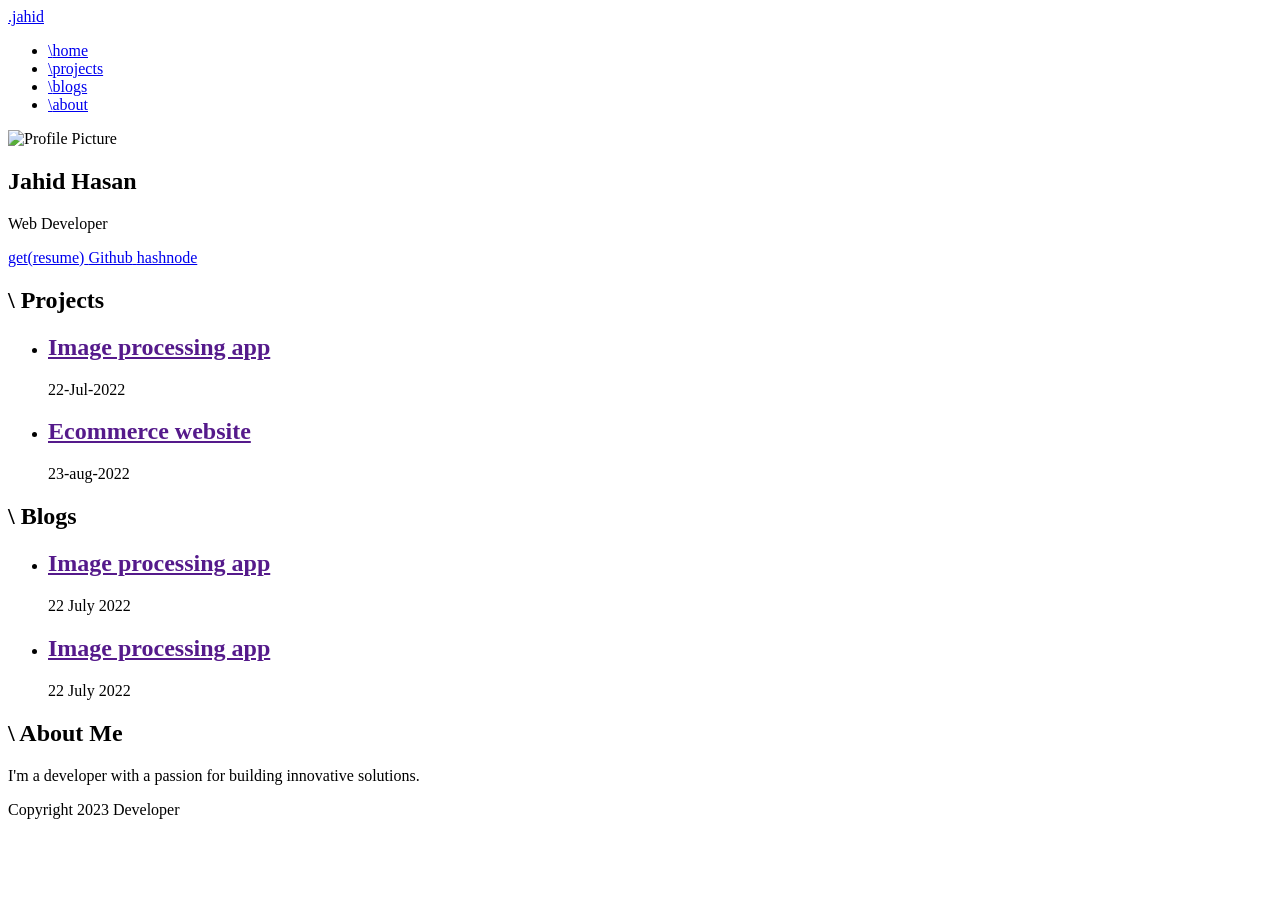
==== index.html @ 0664a311 "Update index.html" ====
<!DOCTYPE html>
<html lang="en">
<head>
  <meta charset="UTF-8">
  <meta name="viewport" content="width=device-width, initial-scale=1.0">
  <title>Developer Personal Website</title>
  <link rel="stylesheet" href="https://cdn.jsdelivr.net/npm/tailwindcss@2.2.19/dist/tailwind.min.css">
  <script src="https://kit.fontawesome.com/b76ff54ceb.js" crossorigin="anonymous"></script>
</head>
<body class="font-mono" >
  <header class="bg-gray-900 text-white py-4">
    <nav class="container px-2 mx-auto flex justify-between items-end font-mono" >
      <a href="/" class="text-3xl fon font-bold">.jahid</a>
      <ul class="flex items-center gap-2">
        <li>
          <a href="#home" class="text-lg hover:text-gray-300"><span class="opacity-40">\</span>home
          </a>
        </li>
        <li>
            <a href="#projects" class="text-lg hover:text-gray-300"><span class="opacity-40">\</span>projects</a>
          </li>
        <li>
          <a href="#blogs" class="text-lg hover:text-gray-300"><span class="opacity-40">\</span>blogs</a>
        </li>
        <li>
          <a href="#about" class="text-lg hover:text-gray-300"><span class="opacity-40">\</span>about</a>
        </li>
      </ul>
    </nav>
  </header>
  <main>
    <section id="home" class="bg-white py-12">
      <div class="container mx-auto p-4">
        <div class="flex flex-col items-center">
          <img src="https://picsum.photos/200/300" alt="Profile Picture" class="w-32 h-32 rounded-full mb-4">
          <h1 class="text-4xl font-sans font-bold mb-2">Jahid Hasan</h1>
          <p class="text-lg mb-4">Web Developer</p>
          <div class="flex items-center mb-4">
            <a href="#" class="border font-bold hover:opacity-50 px-2 py-1">
              <span class="text-green-400">get</span><span class="text-blue-500">(</span><span class="text-indigo-600">resume</span><span class="text-blue-500">)</span>
            </a>
            <a href="https://github.com" class="border font-bold px-2 py-1 hover:opacity-50">
                <i class="fa-brands fa-square-github"></i>
                <span>Github</span>
            </a>
            <a href="https://hashnode.com" class="border font-bold px-2 py-1 hover:opacity-50">
              <i class="fa-brands fa-hashnode text-blue-600"></i>
              <span>hashnode</span>
            </a>
          </div>
        </div>
      </div>
    </section>
    <section id="projects" class="bg-gray-100 py-12">
      <div class="container mx-auto p-4">
        <h1 class="text-2xl font-bold mb-4 font-sans"><span class="opacity-40">\</span> Projects</h1>
        <ul class="list-disc">
            <li class="ml-10 mb-4 border rounded p-2">
                <a href="" class="hover:text-purple-600">
                    <h2 class="text-purple-600 hover:text-purple-400 text-lg font-bold">Image processing app</h2>
                </a>
                <p class="text-md">22-Jul-2022</p>
            </li>
            <li class="ml-10 mb-4">
                <a href="" class="hover:underline underline-offset-8">
                    <h2 class="text-xl font-bold">Ecommerce website</h2>
                </a>
                <p class="text-md">23-aug-2022</p>
            </li>
        </ul>
      </div>
    </section>
    <section id="blogs" class="bg-white py-12">
      <div class="container mx-auto p-4">
        <h1 class="text-3xl font-bold mb-4">\ Blogs</h1>
        <ul class="list-disc">
            <li class="ml-10 mb-4">
                <a href="" class="hover:underline underline-offset-8">
                    <h2 class="text-xl font-bold">Image processing app</h2>
                </a>
                <p class="text-lg">22 July 2022</p>
              </li>
              <li class="ml-10 mb-4">
                <a href="" class="hover:underline underline-offset-8">
                    <h2 class="text-xl font-bold">Image processing app</h2>
                </a>
                <p class="text-lg">22 July 2022</p>
              </li>
        </ul>
      </div>
    </section>
    <section id="about" class="bg-gray-100 py-12">
      <div class="container mx-auto p-4">
        <h1 class="text-3xl font-bold mb-4">\ About Me</h1>
        <p class="text-lg">I'm a developer with a passion for building innovative solutions.</p>
      </div>
    </section>
  </main>
  <footer class="bg-gray-900 text-white py-2 text-center">
    <div class="container mx-auto p-2">
      <p class="text-lg">Copyright 2023 Developer</p>
    </div>
  </footer>

  <!-- <script>
    const screenWidth = window.innerWidth;
    alert('Screen width: ' + screenWidth);
  </script> -->
</body>
</html>
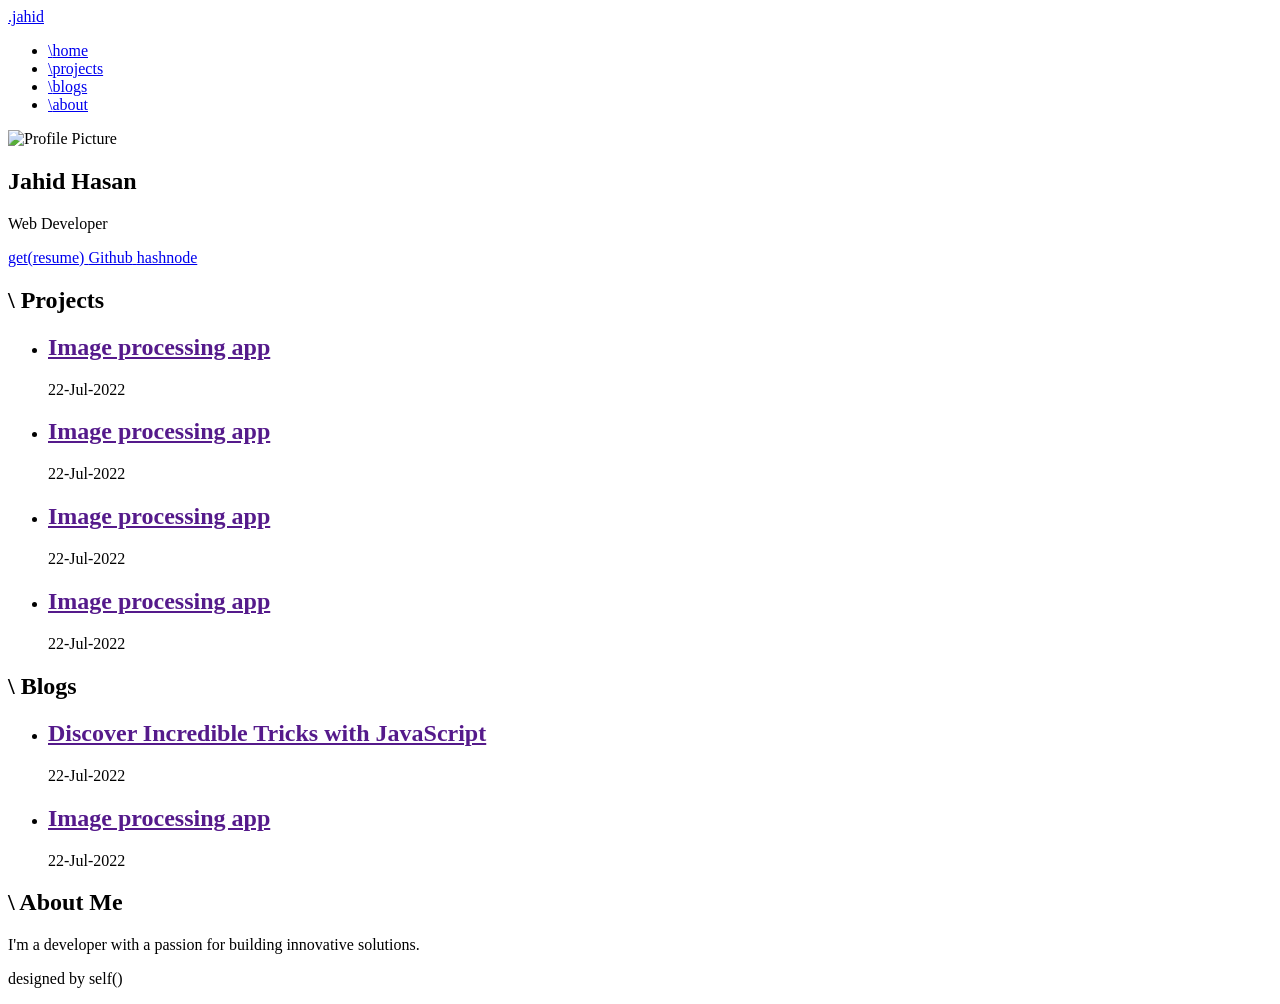
==== commit 4af2e0ba: "Update index.html" ====
--- a/index.html
+++ b/index.html
@@ -57,48 +57,60 @@
         <ul class="list-disc">
             <li class="ml-10 mb-4 border rounded p-2">
                 <a href="" class="hover:text-purple-600">
-                    <h2 class="text-purple-600 hover:text-purple-400 text-lg font-bold">Image processing app</h2>
+                    <h2 class="hover:text-purple-600 text-lg font-bold">Image processing app</h2>
                 </a>
                 <p class="text-md">22-Jul-2022</p>
             </li>
-            <li class="ml-10 mb-4">
-                <a href="" class="hover:underline underline-offset-8">
-                    <h2 class="text-xl font-bold">Ecommerce website</h2>
+            <li class="ml-10 mb-4 border rounded p-2">
+                <a href="" class="hover:text-purple-600">
+                    <h2 class="hover:text-purple-600 text-lg font-bold">Image processing app</h2>
                 </a>
-                <p class="text-md">23-aug-2022</p>
+                <p class="text-md">22-Jul-2022</p>
+            </li>
+            <li class="ml-10 mb-4 border rounded p-2">
+                <a href="" class="hover:text-purple-600">
+                    <h2 class="hover:text-purple-600 text-lg font-bold">Image processing app</h2>
+                </a>
+                <p class="text-md">22-Jul-2022</p>
+            </li>
+            <li class="ml-10 mb-4 border rounded p-2">
+                <a href="" class="hover:text-purple-600">
+                    <h2 class="hover:text-purple-600 text-lg font-bold">Image processing app</h2>
+                </a>
+                <p class="text-md">22-Jul-2022</p>
             </li>
         </ul>
       </div>
     </section>
     <section id="blogs" class="bg-white py-12">
       <div class="container mx-auto p-4">
-        <h1 class="text-3xl font-bold mb-4">\ Blogs</h1>
+        <h1 class="text-2xl font-bold font-sans mb-4"><span class="opacity-40">\</span> Blogs</h1>
         <ul class="list-disc">
             <li class="ml-10 mb-4">
-                <a href="" class="hover:underline underline-offset-8">
-                    <h2 class="text-xl font-bold">Image processing app</h2>
+                <a href="" class="hover:text-blue-600">
+                    <h2 class="text-lg font-bold">Discover Incredible Tricks with JavaScript</h2>
                 </a>
-                <p class="text-lg">22 July 2022</p>
+                <p class="text-md">22-Jul-2022</p>
               </li>
               <li class="ml-10 mb-4">
-                <a href="" class="hover:underline underline-offset-8">
-                    <h2 class="text-xl font-bold">Image processing app</h2>
+                <a href="" class="hover:text-blue-600">
+                    <h2 class="text-lg font-bold">Image processing app</h2>
                 </a>
-                <p class="text-lg">22 July 2022</p>
+                <p class="text-md">22-Jul-2022</p>
               </li>
         </ul>
       </div>
     </section>
     <section id="about" class="bg-gray-100 py-12">
       <div class="container mx-auto p-4">
-        <h1 class="text-3xl font-bold mb-4">\ About Me</h1>
+        <h1 class="text-2xl font-bold font-sans mb-4"><span class="opacity-40">\</span> About Me</h1>
         <p class="text-lg">I'm a developer with a passion for building innovative solutions.</p>
       </div>
     </section>
   </main>
   <footer class="bg-gray-900 text-white py-2 text-center">
     <div class="container mx-auto p-2">
-      <p class="text-lg">Copyright 2023 Developer</p>
+      <p class="text-sm">designed by self()</p>
     </div>
   </footer>
 
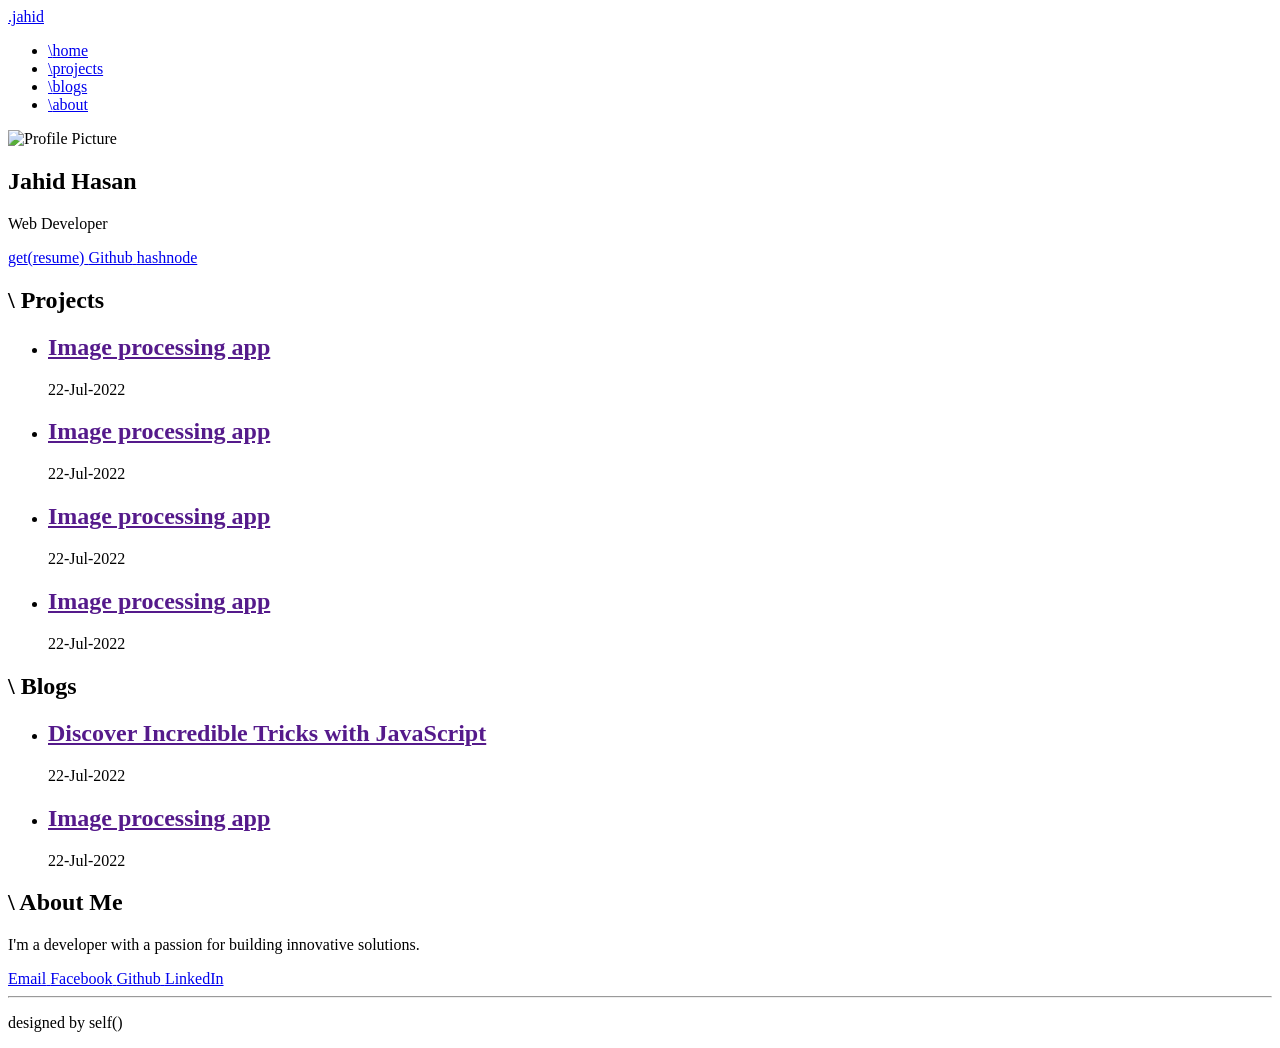
==== commit 94831479: "Update index.html" ====
--- a/index.html
+++ b/index.html
@@ -36,17 +36,17 @@
           <h1 class="text-4xl font-sans font-bold mb-2">Jahid Hasan</h1>
           <p class="text-lg mb-4">Web Developer</p>
           <div class="flex items-center mb-4">
-            <a href="#" class="border font-bold hover:opacity-50 px-2 py-1">
-              <span class="text-green-400">get</span><span class="text-blue-500">(</span><span class="text-indigo-600">resume</span><span class="text-blue-500">)</span>
-            </a>
-            <a href="https://github.com" class="border font-bold px-2 py-1 hover:opacity-50">
-                <i class="fa-brands fa-square-github"></i>
-                <span>Github</span>
-            </a>
-            <a href="https://hashnode.com" class="border font-bold px-2 py-1 hover:opacity-50">
-              <i class="fa-brands fa-hashnode text-blue-600"></i>
-              <span>hashnode</span>
-            </a>
+              <a href="#" class="border font-bold hover:opacity-50 px-2 py-1">
+                <span class="text-green-400">get</span><span class="text-blue-500">(</span><span class="text-indigo-600">resume</span><span class="text-blue-500">)</span>
+              </a>
+              <a href="https://github.com" class="border font-bold px-2 py-1 hover:opacity-50">
+                  <i class="fa-brands fa-square-github"></i>
+                  <span>Github</span>
+              </a>
+              <a href="https://hashnode.com" class="border font-bold px-2 py-1 hover:opacity-50">
+                <i class="fa-brands fa-hashnode text-blue-600"></i>
+                <span>hashnode</span>
+              </a>
           </div>
         </div>
       </div>
@@ -55,7 +55,7 @@
       <div class="container mx-auto p-4">
         <h1 class="text-2xl font-bold mb-4 font-sans"><span class="opacity-40">\</span> Projects</h1>
         <ul class="list-disc">
-            <li class="ml-10 mb-4 border rounded p-2">
+            <li class="ml-10 mb-4 border rounded p-2 bg-white">
                 <a href="" class="hover:text-purple-600">
                     <h2 class="hover:text-purple-600 text-lg font-bold">Image processing app</h2>
                 </a>
@@ -110,7 +110,26 @@
   </main>
   <footer class="bg-gray-900 text-white py-2 text-center">
     <div class="container mx-auto p-2">
-      <p class="text-sm">designed by self()</p>
+      <div class="flex justify-center mx-auto">
+        <a href="mailto:jahidorjahid@gmail.com" title="Contact Me" class="opacity-50 px-2 py-1">
+          <i class="fa-regular fa-envelope-open text-purple-600"></i>
+          <span>Email</span>
+        </a>
+        <a href="https://facebook.com/jahidorjahid" title="Follow Me on Facebook" class="px-2 py-1 opacity-50">
+          <i class="fa-brands fa-square-facebook text-mute text-blue-500"></i>
+          <span>Facebook</span>
+          </a>
+        <a href="https://github.com/jahidorjahid" title="Follow Me on Github" class="px-2 py-1 opacity-50">
+            <i class="fa-brands fa-square-github text-purple-600"></i>
+            <span>Github</span>
+        </a>
+        <a href="https://linkedin.com/jahidorjahid" title="Follow Me on LinkedIn" class="px-2 py-1 opacity-50">
+          <i class="fa-brands fa-linkedin text-blue-600"></i>
+          <span>LinkedIn</span>
+        </a>
+      </div>
+      <hr class="w-4/5 opacity-50 my-2 mx-auto">
+      <p class="text-md">designed by self()</p>
     </div>
   </footer>
 
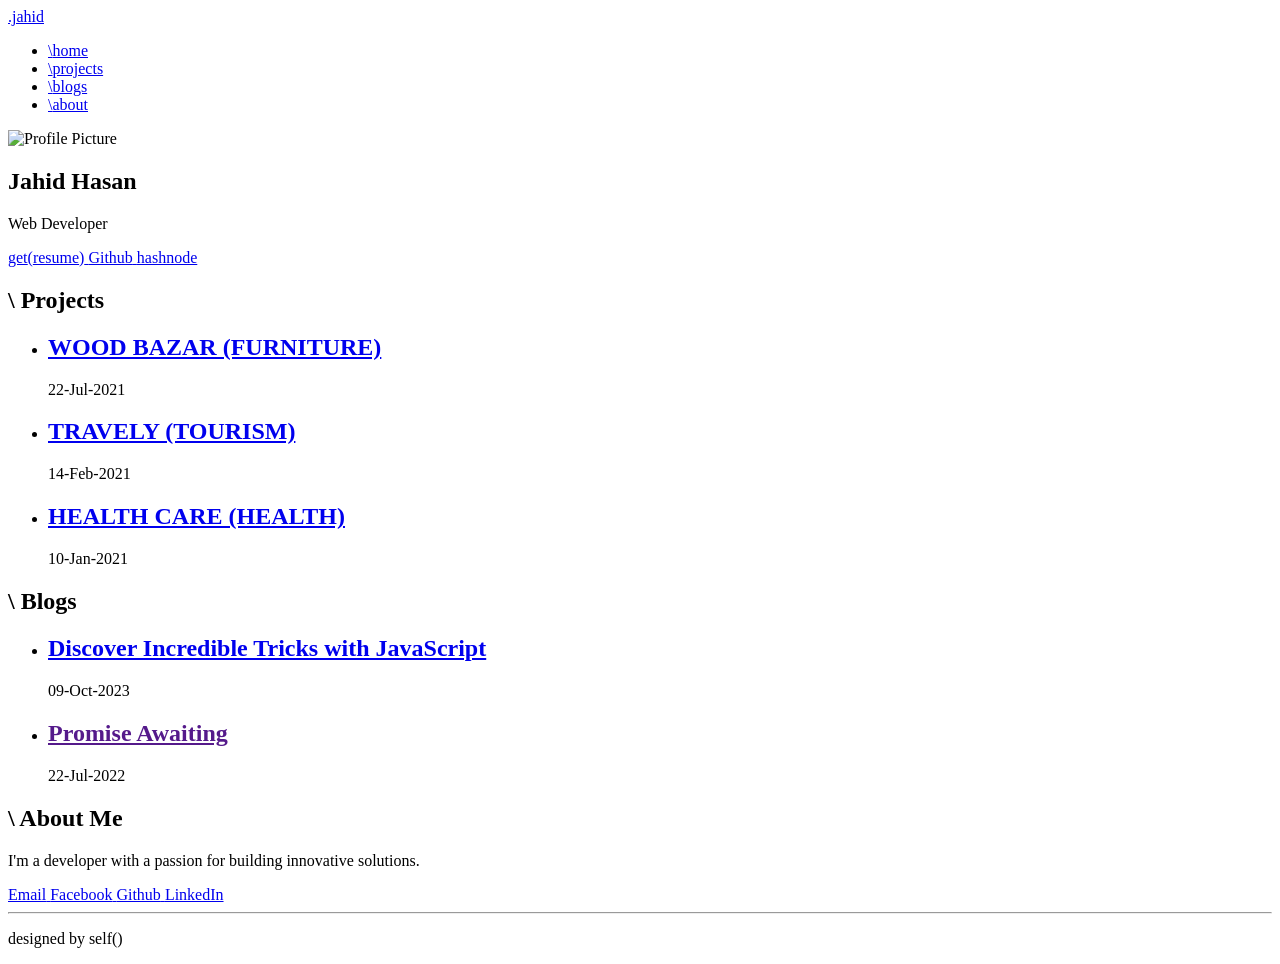
==== commit 633cef6e: "Update index.html" ====
--- a/index.html
+++ b/index.html
@@ -10,7 +10,7 @@
 <body class="font-mono" >
   <header class="bg-gray-900 text-white py-4">
     <nav class="container px-2 mx-auto flex justify-between items-end font-mono" >
-      <a href="/" class="text-3xl fon font-bold">.jahid</a>
+      <a href="/jahid-hasan" class="text-3xl fon font-bold">.jahid</a>
       <ul class="flex items-center gap-2">
         <li>
           <a href="#home" class="text-lg hover:text-gray-300"><span class="opacity-40">\</span>home
@@ -36,14 +36,14 @@
           <h1 class="text-4xl font-sans font-bold mb-2">Jahid Hasan</h1>
           <p class="text-lg mb-4">Web Developer</p>
           <div class="flex items-center mb-4">
-              <a href="#" class="border font-bold hover:opacity-50 px-2 py-1">
+              <a href="/jahid-hasan/media/jahid-hasan-resume.pdf" class="border font-bold hover:opacity-50 px-2 py-1">
                 <span class="text-green-400">get</span><span class="text-blue-500">(</span><span class="text-indigo-600">resume</span><span class="text-blue-500">)</span>
               </a>
-              <a href="https://github.com" class="border font-bold px-2 py-1 hover:opacity-50">
+              <a href="https://github.com/jahidorjahid" class="border font-bold px-2 py-1 hover:opacity-50">
                   <i class="fa-brands fa-square-github"></i>
                   <span>Github</span>
               </a>
-              <a href="https://hashnode.com" class="border font-bold px-2 py-1 hover:opacity-50">
+              <a href="https://hashnode.com/@jahidhasan" class="border font-bold px-2 py-1 hover:opacity-50">
                 <i class="fa-brands fa-hashnode text-blue-600"></i>
                 <span>hashnode</span>
               </a>
@@ -55,29 +55,23 @@
       <div class="container mx-auto p-4">
         <h1 class="text-2xl font-bold mb-4 font-sans"><span class="opacity-40">\</span> Projects</h1>
         <ul class="list-disc">
-            <li class="ml-10 mb-4 border rounded p-2 bg-white">
-                <a href="" class="hover:text-purple-600">
-                    <h2 class="hover:text-purple-600 text-lg font-bold">Image processing app</h2>
+            <li class="ml-10 mb-4 p-2">
+                <a href="https://github.com/jahidorjahid/wood-bazar-client-side" class="hover:text-purple-600">
+                    <h2 class="hover:text-purple-600 text-lg font-bold">WOOD BAZAR (FURNITURE)</h2>
                 </a>
-                <p class="text-md">22-Jul-2022</p>
+                <p class="text-md">22-Jul-2021</p>
             </li>
-            <li class="ml-10 mb-4 border rounded p-2">
-                <a href="" class="hover:text-purple-600">
-                    <h2 class="hover:text-purple-600 text-lg font-bold">Image processing app</h2>
+            <li class="ml-10 mb-4 p-2">
+                <a href="https://github.com/jahidorjahid/travely-client-side" class="hover:text-purple-600">
+                    <h2 class="hover:text-purple-600 text-lg font-bold">TRAVELY (TOURISM)</h2>
                 </a>
-                <p class="text-md">22-Jul-2022</p>
+                <p class="text-md">14-Feb-2021</p>
             </li>
-            <li class="ml-10 mb-4 border rounded p-2">
-                <a href="" class="hover:text-purple-600">
-                    <h2 class="hover:text-purple-600 text-lg font-bold">Image processing app</h2>
+            <li class="ml-10 mb-4 p-2">
+                <a href="https://github.com/jahidorjahid/health-care-client-side" class="hover:text-purple-600">
+                    <h2 class="hover:text-purple-600 text-lg font-bold">HEALTH CARE (HEALTH)</h2>
                 </a>
-                <p class="text-md">22-Jul-2022</p>
-            </li>
-            <li class="ml-10 mb-4 border rounded p-2">
-                <a href="" class="hover:text-purple-600">
-                    <h2 class="hover:text-purple-600 text-lg font-bold">Image processing app</h2>
-                </a>
-                <p class="text-md">22-Jul-2022</p>
+                <p class="text-md">10-Jan-2021</p>
             </li>
         </ul>
       </div>
@@ -87,14 +81,14 @@
         <h1 class="text-2xl font-bold font-sans mb-4"><span class="opacity-40">\</span> Blogs</h1>
         <ul class="list-disc">
             <li class="ml-10 mb-4">
-                <a href="" class="hover:text-blue-600">
+                <a href="https://jahidhasan.hashnode.dev/discover-incredible-tricks-with-javascript" class="hover:text-blue-600">
                     <h2 class="text-lg font-bold">Discover Incredible Tricks with JavaScript</h2>
                 </a>
-                <p class="text-md">22-Jul-2022</p>
+                <p class="text-md">09-Oct-2023</p>
               </li>
               <li class="ml-10 mb-4">
                 <a href="" class="hover:text-blue-600">
-                    <h2 class="text-lg font-bold">Image processing app</h2>
+                    <h2 class="text-lg font-bold">Promise Awaiting</h2>
                 </a>
                 <p class="text-md">22-Jul-2022</p>
               </li>
@@ -123,7 +117,7 @@
             <i class="fa-brands fa-square-github text-purple-600"></i>
             <span>Github</span>
         </a>
-        <a href="https://linkedin.com/jahidorjahid" title="Follow Me on LinkedIn" class="px-2 py-1 opacity-50">
+        <a href="https://linkedin.com/in/jahidorjahid" title="Follow Me on LinkedIn" class="px-2 py-1 opacity-50">
           <i class="fa-brands fa-linkedin text-blue-600"></i>
           <span>LinkedIn</span>
         </a>
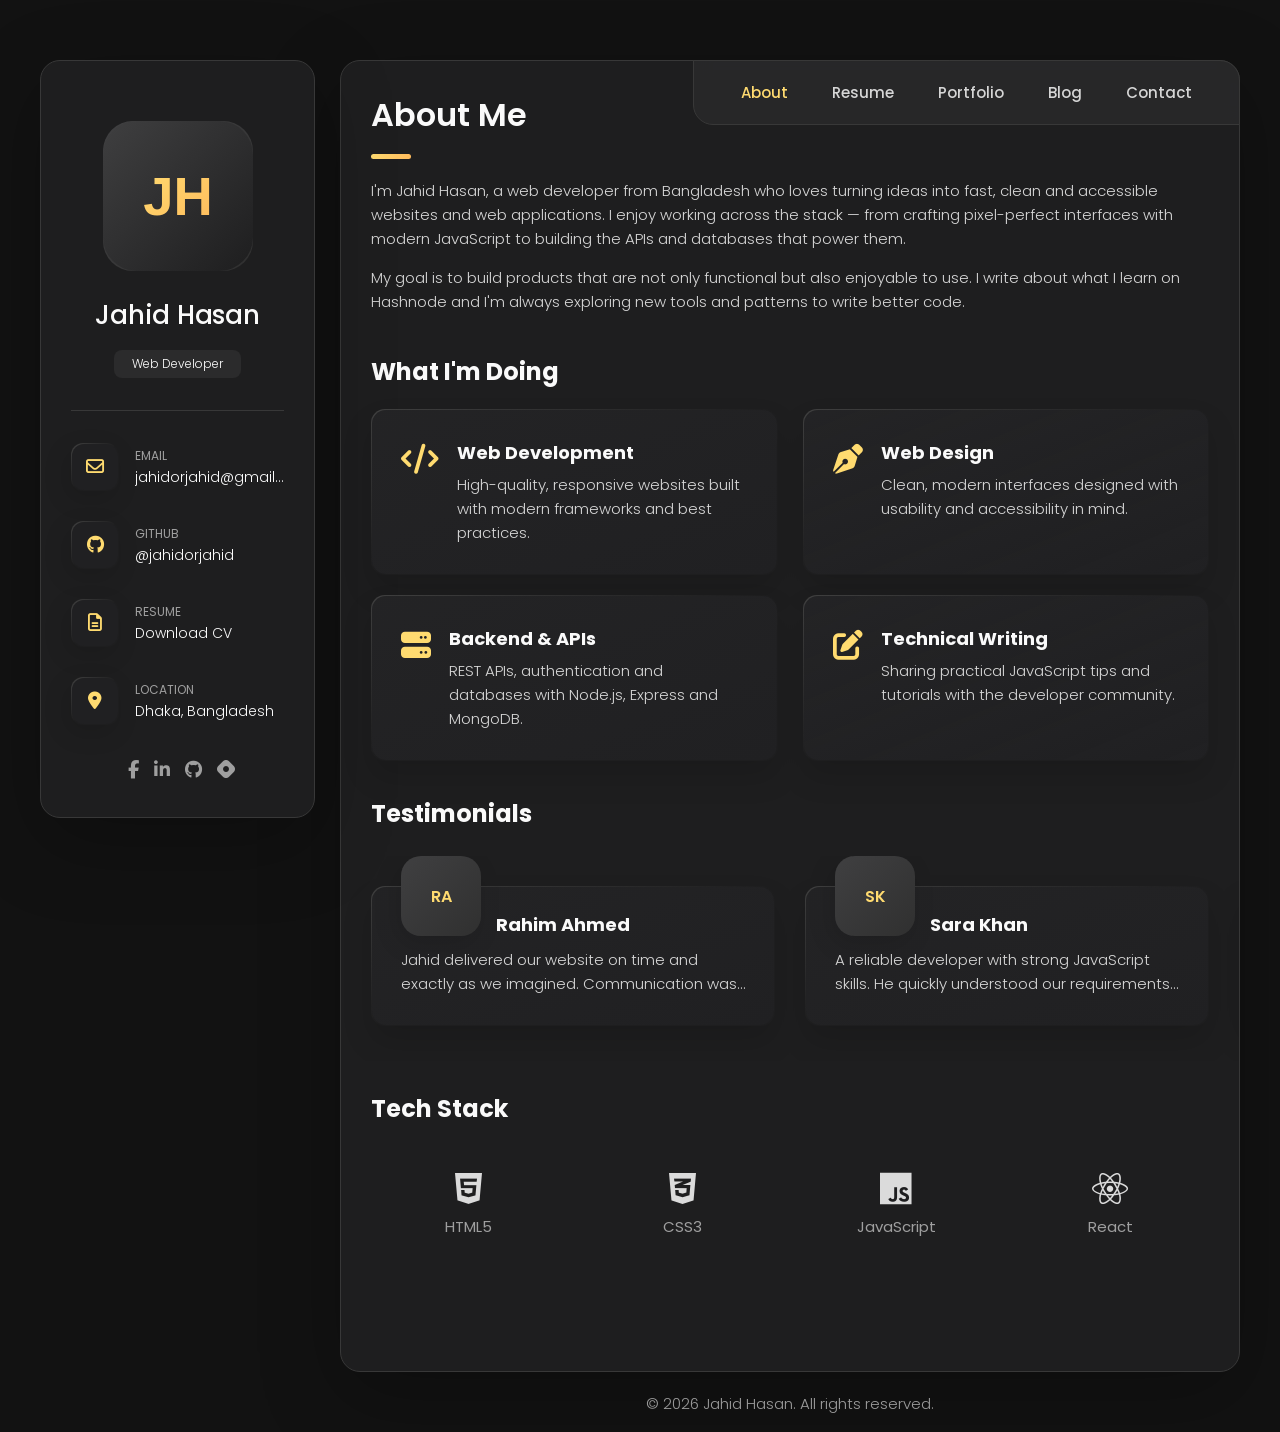
==== commit 89279b4a: "Rebuild portfolio as a vCard-style personal website Dark single-page vCard layout with a sticky prof" ====
--- a/index.html
+++ b/index.html
@@ -3,133 +3,434 @@
 <head>
   <meta charset="UTF-8">
   <meta name="viewport" content="width=device-width, initial-scale=1.0">
-  <title>Developer Personal Website</title>
-  <link rel="stylesheet" href="https://cdn.jsdelivr.net/npm/tailwindcss@2.2.19/dist/tailwind.min.css">
-  <script src="https://kit.fontawesome.com/b76ff54ceb.js" crossorigin="anonymous"></script>
+  <title>Jahid Hasan — Web Developer</title>
+  <meta name="description" content="Jahid Hasan — Web Developer. Portfolio, resume, projects, blog and contact.">
+  <link rel="icon" href="assets/images/avatar.svg" type="image/svg+xml">
+
+  <link rel="preconnect" href="https://fonts.googleapis.com">
+  <link rel="preconnect" href="https://fonts.gstatic.com" crossorigin>
+  <link href="https://fonts.googleapis.com/css2?family=Poppins:wght@300;400;500;600&display=swap" rel="stylesheet">
+  <link rel="stylesheet" href="https://cdnjs.cloudflare.com/ajax/libs/font-awesome/6.5.1/css/all.min.css">
+  <link rel="stylesheet" href="assets/css/style.css">
 </head>
-<body class="font-mono" >
-  <header class="bg-gray-900 text-white py-4">
-    <nav class="container px-2 mx-auto flex justify-between items-end font-mono" >
-      <a href="/jahid-hasan" class="text-3xl fon font-bold">.jahid</a>
-      <ul class="flex items-center gap-2">
-        <li>
-          <a href="#home" class="text-lg hover:text-gray-300"><span class="opacity-40">\</span>home
-          </a>
-        </li>
-        <li>
-            <a href="#projects" class="text-lg hover:text-gray-300"><span class="opacity-40">\</span>projects</a>
+
+<body>
+  <main>
+
+    <!-- ==================== SIDEBAR ==================== -->
+    <aside class="sidebar" data-sidebar>
+      <div class="sidebar-info">
+        <figure class="avatar-box">
+          <img src="assets/images/avatar.svg" alt="Jahid Hasan" width="80">
+        </figure>
+
+        <div class="info-content">
+          <h1 class="name" title="Jahid Hasan">Jahid Hasan</h1>
+          <p class="title">Web Developer</p>
+        </div>
+
+        <button class="info_more-btn" data-sidebar-btn>
+          <span>Show Contacts</span>
+          <i class="fa-solid fa-chevron-down"></i>
+        </button>
+      </div>
+
+      <div class="sidebar-info_more">
+        <div class="separator"></div>
+
+        <ul class="contacts-list">
+          <li class="contact-item">
+            <div class="icon-box"><i class="fa-regular fa-envelope"></i></div>
+            <div class="contact-info">
+              <p class="contact-title">Email</p>
+              <a href="mailto:jahidorjahid@gmail.com" class="contact-link">jahidorjahid@gmail.com</a>
+            </div>
           </li>
-        <li>
-          <a href="#blogs" class="text-lg hover:text-gray-300"><span class="opacity-40">\</span>blogs</a>
-        </li>
-        <li>
-          <a href="#about" class="text-lg hover:text-gray-300"><span class="opacity-40">\</span>about</a>
-        </li>
-      </ul>
-    </nav>
-  </header>
-  <main>
-    <section id="home" class="bg-white py-12">
-      <div class="container mx-auto p-4">
-        <div class="flex flex-col items-center">
-          <img src="https://picsum.photos/200/300" alt="Profile Picture" class="w-32 h-32 rounded-full mb-4">
-          <h1 class="text-4xl font-sans font-bold mb-2">Jahid Hasan</h1>
-          <p class="text-lg mb-4">Web Developer</p>
-          <div class="flex items-center mb-4">
-              <a href="/jahid-hasan/media/jahid-hasan-resume.pdf" class="border font-bold hover:opacity-50 px-2 py-1">
-                <span class="text-green-400">get</span><span class="text-blue-500">(</span><span class="text-indigo-600">resume</span><span class="text-blue-500">)</span>
-              </a>
-              <a href="https://github.com/jahidorjahid" class="border font-bold px-2 py-1 hover:opacity-50">
-                  <i class="fa-brands fa-square-github"></i>
-                  <span>Github</span>
-              </a>
-              <a href="https://hashnode.com/@jahidhasan" class="border font-bold px-2 py-1 hover:opacity-50">
-                <i class="fa-brands fa-hashnode text-blue-600"></i>
-                <span>hashnode</span>
-              </a>
-          </div>
-        </div>
-      </div>
-    </section>
-    <section id="projects" class="bg-gray-100 py-12">
-      <div class="container mx-auto p-4">
-        <h1 class="text-2xl font-bold mb-4 font-sans"><span class="opacity-40">\</span> Projects</h1>
-        <ul class="list-disc">
-            <li class="ml-10 mb-4 p-2">
-                <a href="https://github.com/jahidorjahid/wood-bazar-client-side" class="hover:text-purple-600">
-                    <h2 class="hover:text-purple-600 text-lg font-bold">WOOD BAZAR (FURNITURE)</h2>
-                </a>
-                <p class="text-md">22-Jul-2021</p>
-            </li>
-            <li class="ml-10 mb-4 p-2">
-                <a href="https://github.com/jahidorjahid/travely-client-side" class="hover:text-purple-600">
-                    <h2 class="hover:text-purple-600 text-lg font-bold">TRAVELY (TOURISM)</h2>
-                </a>
-                <p class="text-md">14-Feb-2021</p>
-            </li>
-            <li class="ml-10 mb-4 p-2">
-                <a href="https://github.com/jahidorjahid/health-care-client-side" class="hover:text-purple-600">
-                    <h2 class="hover:text-purple-600 text-lg font-bold">HEALTH CARE (HEALTH)</h2>
-                </a>
-                <p class="text-md">10-Jan-2021</p>
-            </li>
+          <li class="contact-item">
+            <div class="icon-box"><i class="fa-brands fa-github"></i></div>
+            <div class="contact-info">
+              <p class="contact-title">Github</p>
+              <a href="https://github.com/jahidorjahid" class="contact-link" target="_blank" rel="noopener">@jahidorjahid</a>
+            </div>
+          </li>
+          <li class="contact-item">
+            <div class="icon-box"><i class="fa-regular fa-file-lines"></i></div>
+            <div class="contact-info">
+              <p class="contact-title">Resume</p>
+              <a href="media/jahid-hasan-resume.pdf" class="contact-link" target="_blank" rel="noopener">Download CV</a>
+            </div>
+          </li>
+          <li class="contact-item">
+            <div class="icon-box"><i class="fa-solid fa-location-dot"></i></div>
+            <div class="contact-info">
+              <p class="contact-title">Location</p>
+              <address>Dhaka, Bangladesh</address>
+            </div>
+          </li>
+        </ul>
+
+        <div class="separator"></div>
+
+        <ul class="social-list">
+          <li><a href="https://facebook.com/jahidorjahid" class="social-link" target="_blank" rel="noopener" aria-label="Facebook"><i class="fa-brands fa-facebook-f"></i></a></li>
+          <li><a href="https://linkedin.com/in/jahidorjahid" class="social-link" target="_blank" rel="noopener" aria-label="LinkedIn"><i class="fa-brands fa-linkedin-in"></i></a></li>
+          <li><a href="https://github.com/jahidorjahid" class="social-link" target="_blank" rel="noopener" aria-label="Github"><i class="fa-brands fa-github"></i></a></li>
+          <li><a href="https://hashnode.com/@jahidhasan" class="social-link" target="_blank" rel="noopener" aria-label="Hashnode"><i class="fa-brands fa-hashnode"></i></a></li>
         </ul>
       </div>
-    </section>
-    <section id="blogs" class="bg-white py-12">
-      <div class="container mx-auto p-4">
-        <h1 class="text-2xl font-bold font-sans mb-4"><span class="opacity-40">\</span> Blogs</h1>
-        <ul class="list-disc">
-            <li class="ml-10 mb-4">
-                <a href="https://jahidhasan.hashnode.dev/discover-incredible-tricks-with-javascript" class="hover:text-blue-600">
-                    <h2 class="text-lg font-bold">Discover Incredible Tricks with JavaScript</h2>
-                </a>
-                <p class="text-md">09-Oct-2023</p>
-              </li>
-              <li class="ml-10 mb-4">
-                <a href="" class="hover:text-blue-600">
-                    <h2 class="text-lg font-bold">Promise Awaiting</h2>
-                </a>
-                <p class="text-md">22-Jul-2022</p>
-              </li>
+    </aside>
+
+    <!-- ==================== MAIN CONTENT ==================== -->
+    <div class="main-content">
+
+      <nav class="navbar">
+        <ul class="navbar-list">
+          <li class="navbar-item"><button class="navbar-link active" data-nav-link>About</button></li>
+          <li class="navbar-item"><button class="navbar-link" data-nav-link>Resume</button></li>
+          <li class="navbar-item"><button class="navbar-link" data-nav-link>Portfolio</button></li>
+          <li class="navbar-item"><button class="navbar-link" data-nav-link>Blog</button></li>
+          <li class="navbar-item"><button class="navbar-link" data-nav-link>Contact</button></li>
         </ul>
-      </div>
-    </section>
-    <section id="about" class="bg-gray-100 py-12">
-      <div class="container mx-auto p-4">
-        <h1 class="text-2xl font-bold font-sans mb-4"><span class="opacity-40">\</span> About Me</h1>
-        <p class="text-lg">I'm a developer with a passion for building innovative solutions.</p>
-      </div>
-    </section>
+      </nav>
+
+      <!-- ===== ABOUT ===== -->
+      <article class="about active" data-page="about">
+        <header><h2 class="h2 article-title">About me</h2></header>
+
+        <section class="about-text">
+          <p>
+            I'm Jahid Hasan, a web developer from Bangladesh who loves turning ideas into fast, clean and
+            accessible websites and web applications. I enjoy working across the stack — from crafting
+            pixel-perfect interfaces with modern JavaScript to building the APIs and databases that power them.
+          </p>
+          <p>
+            My goal is to build products that are not only functional but also enjoyable to use. I write about
+            what I learn on Hashnode and I'm always exploring new tools and patterns to write better code.
+          </p>
+        </section>
+
+        <!-- service -->
+        <section class="service">
+          <h3 class="h3 service-title">What I'm doing</h3>
+          <ul class="service-list">
+            <li class="service-item">
+              <div class="service-icon-box"><i class="fa-solid fa-code"></i></div>
+              <div class="service-content-box">
+                <h4 class="h4 service-item-title">Web Development</h4>
+                <p class="service-item-text">High-quality, responsive websites built with modern frameworks and best practices.</p>
+              </div>
+            </li>
+            <li class="service-item">
+              <div class="service-icon-box"><i class="fa-solid fa-pen-nib"></i></div>
+              <div class="service-content-box">
+                <h4 class="h4 service-item-title">Web Design</h4>
+                <p class="service-item-text">Clean, modern interfaces designed with usability and accessibility in mind.</p>
+              </div>
+            </li>
+            <li class="service-item">
+              <div class="service-icon-box"><i class="fa-solid fa-server"></i></div>
+              <div class="service-content-box">
+                <h4 class="h4 service-item-title">Backend &amp; APIs</h4>
+                <p class="service-item-text">REST APIs, authentication and databases with Node.js, Express and MongoDB.</p>
+              </div>
+            </li>
+            <li class="service-item">
+              <div class="service-icon-box"><i class="fa-solid fa-pen-to-square"></i></div>
+              <div class="service-content-box">
+                <h4 class="h4 service-item-title">Technical Writing</h4>
+                <p class="service-item-text">Sharing practical JavaScript tips and tutorials with the developer community.</p>
+              </div>
+            </li>
+          </ul>
+        </section>
+
+        <!-- testimonials -->
+        <section class="testimonials">
+          <h3 class="h3 testimonials-title">Testimonials</h3>
+          <ul class="testimonials-list has-scrollbar">
+            <li class="testimonials-item">
+              <div class="content-card" data-testimonials-item>
+                <figure class="testimonials-avatar-box">
+                  <span class="initials-avatar" data-testimonials-avatar>RA</span>
+                </figure>
+                <h4 class="h4 testimonials-item-title" data-testimonials-title>Rahim Ahmed</h4>
+                <div class="testimonials-text" data-testimonials-text>
+                  <p>Jahid delivered our website on time and exactly as we imagined. Communication was smooth, and he paid close attention to every detail.</p>
+                </div>
+              </div>
+            </li>
+            <li class="testimonials-item">
+              <div class="content-card" data-testimonials-item>
+                <figure class="testimonials-avatar-box">
+                  <span class="initials-avatar" data-testimonials-avatar>SK</span>
+                </figure>
+                <h4 class="h4 testimonials-item-title" data-testimonials-title>Sara Khan</h4>
+                <div class="testimonials-text" data-testimonials-text>
+                  <p>A reliable developer with strong JavaScript skills. He quickly understood our requirements and built a fast, responsive web app.</p>
+                </div>
+              </div>
+            </li>
+            <li class="testimonials-item">
+              <div class="content-card" data-testimonials-item>
+                <figure class="testimonials-avatar-box">
+                  <span class="initials-avatar" data-testimonials-avatar>TH</span>
+                </figure>
+                <h4 class="h4 testimonials-item-title" data-testimonials-title>Tanvir Hossain</h4>
+                <div class="testimonials-text" data-testimonials-text>
+                  <p>Great experience working together. Clean code, thoughtful suggestions and always ready to help after launch.</p>
+                </div>
+              </div>
+            </li>
+          </ul>
+        </section>
+
+        <!-- testimonials modal -->
+        <div class="modal-container" data-modal-container>
+          <div class="overlay" data-overlay></div>
+          <section class="testimonials-modal">
+            <button class="modal-close-btn" data-modal-close-btn aria-label="Close"><i class="fa-solid fa-xmark"></i></button>
+            <div class="modal-img-wrapper">
+              <figure class="modal-avatar-box"><span class="initials-avatar" data-modal-img>RA</span></figure>
+              <i class="fa-solid fa-quote-left quote-icon"></i>
+            </div>
+            <div class="modal-content">
+              <h4 class="h3 modal-title" data-modal-title>Rahim Ahmed</h4>
+              <div data-modal-text></div>
+            </div>
+          </section>
+        </div>
+
+        <!-- tech stack ("clients") -->
+        <section class="clients">
+          <h3 class="h3 clients-title">Tech Stack</h3>
+          <ul class="clients-list has-scrollbar">
+            <li class="clients-item"><span class="tech"><i class="fa-brands fa-html5"></i>HTML5</span></li>
+            <li class="clients-item"><span class="tech"><i class="fa-brands fa-css3-alt"></i>CSS3</span></li>
+            <li class="clients-item"><span class="tech"><i class="fa-brands fa-js"></i>JavaScript</span></li>
+            <li class="clients-item"><span class="tech"><i class="fa-brands fa-react"></i>React</span></li>
+            <li class="clients-item"><span class="tech"><i class="fa-brands fa-node-js"></i>Node.js</span></li>
+            <li class="clients-item"><span class="tech"><i class="fa-solid fa-database"></i>MongoDB</span></li>
+            <li class="clients-item"><span class="tech"><i class="fa-brands fa-git-alt"></i>Git</span></li>
+          </ul>
+        </section>
+      </article>
+
+      <!-- ===== RESUME ===== -->
+      <article class="resume" data-page="resume">
+        <header><h2 class="h2 article-title">Resume</h2></header>
+
+        <section class="timeline">
+          <div class="title-wrapper">
+            <div class="icon-box"><i class="fa-solid fa-book-open"></i></div>
+            <h3 class="h3">Education</h3>
+          </div>
+          <ol class="timeline-list">
+            <li class="timeline-item">
+              <h4 class="h4 timeline-item-title">Bachelor of Science in Computer Science</h4>
+              <span>2019 — Present</span>
+              <p class="timeline-text">Studying data structures, algorithms, databases and software engineering fundamentals.</p>
+            </li>
+            <li class="timeline-item">
+              <h4 class="h4 timeline-item-title">Complete Web Development Course</h4>
+              <span>2020 — 2021</span>
+              <p class="timeline-text">Intensive full-stack program covering HTML, CSS, JavaScript, React, Node.js, Express and MongoDB.</p>
+            </li>
+            <li class="timeline-item">
+              <h4 class="h4 timeline-item-title">Higher Secondary Certificate (HSC)</h4>
+              <span>2016 — 2018</span>
+              <p class="timeline-text">Science group, where my interest in programming and computers began.</p>
+            </li>
+          </ol>
+        </section>
+
+        <section class="timeline">
+          <div class="title-wrapper">
+            <div class="icon-box"><i class="fa-solid fa-briefcase"></i></div>
+            <h3 class="h3">Experience</h3>
+          </div>
+          <ol class="timeline-list">
+            <li class="timeline-item">
+              <h4 class="h4 timeline-item-title">Freelance Web Developer</h4>
+              <span>2021 — Present</span>
+              <p class="timeline-text">Building responsive websites and full-stack web apps for clients, from design to deployment.</p>
+            </li>
+            <li class="timeline-item">
+              <h4 class="h4 timeline-item-title">Technical Writer — Hashnode</h4>
+              <span>2022 — Present</span>
+              <p class="timeline-text">Writing articles about JavaScript tips, tricks and asynchronous programming.</p>
+            </li>
+            <li class="timeline-item">
+              <h4 class="h4 timeline-item-title">Open Source Projects</h4>
+              <span>2020 — Present</span>
+              <p class="timeline-text">Personal projects including Wood Bazar, Travely and Health Care, all available on Github.</p>
+            </li>
+          </ol>
+        </section>
+
+        <section class="skill">
+          <h3 class="h3 skills-title">My skills</h3>
+          <ul class="skills-list content-card">
+            <li class="skills-item">
+              <div class="title-wrapper"><h5 class="h5">HTML &amp; CSS</h5><data value="90">90%</data></div>
+              <div class="skill-progress-bg"><div class="skill-progress-fill" style="width: 90%;"></div></div>
+            </li>
+            <li class="skills-item">
+              <div class="title-wrapper"><h5 class="h5">JavaScript</h5><data value="85">85%</data></div>
+              <div class="skill-progress-bg"><div class="skill-progress-fill" style="width: 85%;"></div></div>
+            </li>
+            <li class="skills-item">
+              <div class="title-wrapper"><h5 class="h5">React</h5><data value="80">80%</data></div>
+              <div class="skill-progress-bg"><div class="skill-progress-fill" style="width: 80%;"></div></div>
+            </li>
+            <li class="skills-item">
+              <div class="title-wrapper"><h5 class="h5">Node.js &amp; MongoDB</h5><data value="70">70%</data></div>
+              <div class="skill-progress-bg"><div class="skill-progress-fill" style="width: 70%;"></div></div>
+            </li>
+          </ul>
+        </section>
+
+        <a href="media/jahid-hasan-resume.pdf" class="form-btn download-btn" target="_blank" rel="noopener">
+          <i class="fa-solid fa-download"></i><span>Download Resume</span>
+        </a>
+      </article>
+
+      <!-- ===== PORTFOLIO ===== -->
+      <article class="portfolio" data-page="portfolio">
+        <header><h2 class="h2 article-title">Portfolio</h2></header>
+
+        <section class="projects">
+          <ul class="filter-list">
+            <li class="filter-item"><button class="active" data-filter-btn>All</button></li>
+            <li class="filter-item"><button data-filter-btn>Web development</button></li>
+            <li class="filter-item"><button data-filter-btn>Web design</button></li>
+          </ul>
+
+          <div class="filter-select-box">
+            <button class="filter-select" data-select>
+              <div class="select-value" data-selecct-value>Select category</div>
+              <div class="select-icon"><i class="fa-solid fa-chevron-down"></i></div>
+            </button>
+            <ul class="select-list">
+              <li class="select-item"><button data-select-item>All</button></li>
+              <li class="select-item"><button data-select-item>Web development</button></li>
+              <li class="select-item"><button data-select-item>Web design</button></li>
+            </ul>
+          </div>
+
+          <ul class="project-list">
+            <li class="project-item active" data-filter-item data-category="web development">
+              <a href="https://github.com/jahidorjahid/wood-bazar-client-side" target="_blank" rel="noopener">
+                <figure class="project-img thumb thumb-1">
+                  <i class="fa-solid fa-couch thumb-icon"></i>
+                  <div class="project-item-icon-box"><i class="fa-regular fa-eye"></i></div>
+                </figure>
+                <h3 class="project-title">Wood Bazar</h3>
+                <p class="project-category">Web development · Furniture</p>
+              </a>
+            </li>
+            <li class="project-item active" data-filter-item data-category="web development">
+              <a href="https://github.com/jahidorjahid/travely-client-side" target="_blank" rel="noopener">
+                <figure class="project-img thumb thumb-2">
+                  <i class="fa-solid fa-plane-departure thumb-icon"></i>
+                  <div class="project-item-icon-box"><i class="fa-regular fa-eye"></i></div>
+                </figure>
+                <h3 class="project-title">Travely</h3>
+                <p class="project-category">Web development · Tourism</p>
+              </a>
+            </li>
+            <li class="project-item active" data-filter-item data-category="web development">
+              <a href="https://github.com/jahidorjahid/health-care-client-side" target="_blank" rel="noopener">
+                <figure class="project-img thumb thumb-3">
+                  <i class="fa-solid fa-heart-pulse thumb-icon"></i>
+                  <div class="project-item-icon-box"><i class="fa-regular fa-eye"></i></div>
+                </figure>
+                <h3 class="project-title">Health Care</h3>
+                <p class="project-category">Web development · Health</p>
+              </a>
+            </li>
+            <li class="project-item active" data-filter-item data-category="web design">
+              <a href="https://github.com/jahidorjahid/jahid-hasan" target="_blank" rel="noopener">
+                <figure class="project-img thumb thumb-4">
+                  <i class="fa-solid fa-id-card thumb-icon"></i>
+                  <div class="project-item-icon-box"><i class="fa-regular fa-eye"></i></div>
+                </figure>
+                <h3 class="project-title">Personal vCard</h3>
+                <p class="project-category">Web design · Portfolio</p>
+              </a>
+            </li>
+          </ul>
+        </section>
+      </article>
+
+      <!-- ===== BLOG ===== -->
+      <article class="blog" data-page="blog">
+        <header><h2 class="h2 article-title">Blog</h2></header>
+
+        <section class="blog-posts">
+          <ul class="blog-posts-list">
+            <li class="blog-post-item">
+              <a href="https://jahidhasan.hashnode.dev/discover-incredible-tricks-with-javascript" target="_blank" rel="noopener">
+                <figure class="blog-banner-box thumb thumb-5"><i class="fa-brands fa-js thumb-icon"></i></figure>
+                <div class="blog-content">
+                  <div class="blog-meta">
+                    <p class="blog-category">JavaScript</p>
+                    <span class="dot"></span>
+                    <time datetime="2023-10-09">Oct 09, 2023</time>
+                  </div>
+                  <h3 class="h3 blog-item-title">Discover Incredible Tricks with JavaScript</h3>
+                  <p class="blog-text">A collection of handy JavaScript tricks that make everyday code shorter, cleaner and easier to read.</p>
+                </div>
+              </a>
+            </li>
+            <li class="blog-post-item">
+              <a href="https://jahidhasan.hashnode.dev" target="_blank" rel="noopener">
+                <figure class="blog-banner-box thumb thumb-6"><i class="fa-solid fa-hourglass-half thumb-icon"></i></figure>
+                <div class="blog-content">
+                  <div class="blog-meta">
+                    <p class="blog-category">JavaScript</p>
+                    <span class="dot"></span>
+                    <time datetime="2022-07-22">Jul 22, 2022</time>
+                  </div>
+                  <h3 class="h3 blog-item-title">Promise Awaiting</h3>
+                  <p class="blog-text">Understanding Promises and async/await, and how to handle asynchronous code with confidence.</p>
+                </div>
+              </a>
+            </li>
+          </ul>
+        </section>
+      </article>
+
+      <!-- ===== CONTACT ===== -->
+      <article class="contact" data-page="contact">
+        <header><h2 class="h2 article-title">Contact</h2></header>
+
+        <section class="mapbox" data-mapbox>
+          <figure>
+            <iframe src="https://www.google.com/maps?q=Dhaka,Bangladesh&output=embed"
+              width="400" height="300" loading="lazy" title="Map of Dhaka, Bangladesh"></iframe>
+          </figure>
+        </section>
+
+        <section class="contact-form">
+          <h3 class="h3 form-title">Contact Form</h3>
+          <form class="form" data-form>
+            <div class="input-wrapper">
+              <input type="text" name="fullname" class="form-input" placeholder="Full name" required data-form-input>
+              <input type="email" name="email" class="form-input" placeholder="Email address" required data-form-input>
+            </div>
+            <textarea name="message" class="form-input" placeholder="Your Message" required data-form-input></textarea>
+            <button class="form-btn" type="submit" disabled data-form-btn>
+              <i class="fa-regular fa-paper-plane"></i>
+              <span>Send Message</span>
+            </button>
+          </form>
+        </section>
+      </article>
+
+      <footer class="site-footer">© <span data-year></span> Jahid Hasan. All rights reserved.</footer>
+    </div>
   </main>
-  <footer class="bg-gray-900 text-white py-2 text-center">
-    <div class="container mx-auto p-2">
-      <div class="flex justify-center mx-auto">
-        <a href="mailto:jahidorjahid@gmail.com" title="Contact Me" class="opacity-50 px-2 py-1">
-          <i class="fa-regular fa-envelope-open text-purple-600"></i>
-          <span>Email</span>
-        </a>
-        <a href="https://facebook.com/jahidorjahid" title="Follow Me on Facebook" class="px-2 py-1 opacity-50">
-          <i class="fa-brands fa-square-facebook text-mute text-blue-500"></i>
-          <span>Facebook</span>
-          </a>
-        <a href="https://github.com/jahidorjahid" title="Follow Me on Github" class="px-2 py-1 opacity-50">
-            <i class="fa-brands fa-square-github text-purple-600"></i>
-            <span>Github</span>
-        </a>
-        <a href="https://linkedin.com/in/jahidorjahid" title="Follow Me on LinkedIn" class="px-2 py-1 opacity-50">
-          <i class="fa-brands fa-linkedin text-blue-600"></i>
-          <span>LinkedIn</span>
-        </a>
-      </div>
-      <hr class="w-4/5 opacity-50 my-2 mx-auto">
-      <p class="text-md">designed by self()</p>
-    </div>
-  </footer>
-
-  <!-- <script>
-    const screenWidth = window.innerWidth;
-    alert('Screen width: ' + screenWidth);
-  </script> -->
+
+  <script src="assets/js/script.js"></script>
 </body>
-</html>+</html>
--- a/assets/css/style.css
+++ b/assets/css/style.css
@@ -0,0 +1,813 @@
+/*-----------------------------------*\
+  #CUSTOM PROPERTIES
+\*-----------------------------------*/
+
+:root {
+  /* gradients */
+  --bg-gradient-onyx: linear-gradient(to bottom right, hsl(240, 1%, 25%) 3%, hsl(0, 0%, 19%) 97%);
+  --bg-gradient-jet: linear-gradient(to bottom right, hsla(240, 1%, 18%, 0.251) 0%, hsla(240, 2%, 11%, 0) 100%), hsl(240, 2%, 13%);
+  --bg-gradient-yellow-1: linear-gradient(to bottom right, hsl(45, 100%, 71%) 0%, hsla(36, 100%, 69%, 0) 50%);
+  --bg-gradient-yellow-2: linear-gradient(135deg, hsla(45, 100%, 71%, 0.251) 0%, hsla(35, 100%, 68%, 0) 59.86%), hsl(240, 2%, 13%);
+  --border-gradient-onyx: linear-gradient(to bottom right, hsl(0, 0%, 25%) 0%, hsla(0, 0%, 25%, 0) 50%);
+  --text-gradient-yellow: linear-gradient(to right, hsl(45, 100%, 72%), hsl(35, 100%, 68%));
+
+  /* solid colors */
+  --jet: hsl(0, 0%, 22%);
+  --onyx: hsl(240, 1%, 17%);
+  --eerie-black-1: hsl(240, 2%, 13%);
+  --eerie-black-2: hsl(240, 2%, 12%);
+  --smoky-black: hsl(0, 0%, 7%);
+  --white-1: hsl(0, 0%, 100%);
+  --white-2: hsl(0, 0%, 98%);
+  --orange-yellow-crayola: hsl(45, 100%, 72%);
+  --vegas-gold: hsl(45, 54%, 58%);
+  --light-gray: hsl(0, 0%, 84%);
+  --light-gray-70: hsla(0, 0%, 84%, 0.7);
+
+  /* typography */
+  --ff-poppins: 'Poppins', sans-serif;
+  --fs-1: 24px; --fs-2: 18px; --fs-3: 17px; --fs-4: 16px;
+  --fs-5: 15px; --fs-6: 14px; --fs-7: 13px; --fs-8: 11px;
+  --fw-300: 300; --fw-400: 400; --fw-500: 500; --fw-600: 600;
+
+  /* shadows */
+  --shadow-1: -4px 8px 24px hsla(0, 0%, 0%, 0.25);
+  --shadow-2: 0 16px 30px hsla(0, 0%, 0%, 0.25);
+  --shadow-3: 0 16px 40px hsla(0, 0%, 0%, 0.25);
+  --shadow-4: 0 25px 50px hsla(0, 0%, 0%, 0.15);
+  --shadow-5: 0 24px 80px hsla(0, 0%, 0%, 0.25);
+
+  --transition-1: 0.25s ease;
+  --transition-2: 0.5s ease-in-out;
+}
+
+/*-----------------------------------*\
+  #RESET
+\*-----------------------------------*/
+
+*, *::before, *::after { margin: 0; padding: 0; box-sizing: border-box; }
+a { text-decoration: none; }
+li { list-style: none; }
+img, ion-icon, a, button, time, span { display: block; }
+button { font: inherit; background: none; border: none; text-align: left; cursor: pointer; }
+input, textarea { display: block; width: 100%; background: none; font: inherit; }
+::selection { background: var(--orange-yellow-crayola); color: var(--smoky-black); }
+:focus { outline-color: var(--orange-yellow-crayola); }
+html { font-family: var(--ff-poppins); scroll-behavior: smooth; }
+body { background: var(--smoky-black); }
+
+/*-----------------------------------*\
+  #REUSED STYLE
+\*-----------------------------------*/
+
+.sidebar, article {
+  background: var(--eerie-black-2);
+  border: 1px solid var(--jet);
+  border-radius: 20px;
+  padding: 15px;
+  box-shadow: var(--shadow-1);
+  z-index: 1;
+}
+
+.separator { width: 100%; height: 1px; background: var(--jet); margin: 16px 0; }
+
+.icon-box {
+  position: relative;
+  background: var(--border-gradient-onyx);
+  width: 30px; height: 30px;
+  border-radius: 8px;
+  display: flex; justify-content: center; align-items: center;
+  font-size: 14px;
+  color: var(--orange-yellow-crayola);
+  box-shadow: var(--shadow-1);
+  z-index: 1;
+}
+.icon-box::before {
+  content: "";
+  position: absolute; inset: 1px;
+  background: var(--eerie-black-1);
+  border-radius: inherit;
+  z-index: -1;
+}
+
+article { display: none; }
+article.active { display: block; animation: fade 0.5s ease backwards; }
+@keyframes fade { 0% { opacity: 0; } 100% { opacity: 1; } }
+
+.h2, .h3, .h4, .h5 { color: var(--white-2); text-transform: capitalize; }
+.h2 { font-size: var(--fs-1); }
+.h3 { font-size: var(--fs-2); }
+.h4 { font-size: var(--fs-4); }
+.h5 { font-size: var(--fs-7); font-weight: var(--fw-500); }
+
+.article-title { position: relative; padding-bottom: 7px; }
+.article-title::after {
+  content: "";
+  position: absolute; bottom: 0; left: 0;
+  width: 30px; height: 3px;
+  background: var(--text-gradient-yellow);
+  border-radius: 3px;
+}
+
+.has-scrollbar::-webkit-scrollbar { width: 5px; height: 5px; }
+.has-scrollbar::-webkit-scrollbar-track { background: var(--onyx); border-radius: 5px; }
+.has-scrollbar::-webkit-scrollbar-thumb { background: var(--orange-yellow-crayola); border-radius: 5px; }
+.has-scrollbar::-webkit-scrollbar-button { width: 20px; }
+
+.content-card {
+  position: relative;
+  background: var(--border-gradient-onyx);
+  padding: 15px; padding-top: 45px;
+  border-radius: 14px;
+  box-shadow: var(--shadow-2);
+  cursor: pointer;
+  z-index: 1;
+}
+.content-card::before {
+  content: "";
+  position: absolute; inset: 1px;
+  background: var(--bg-gradient-jet);
+  border-radius: inherit;
+  z-index: -1;
+}
+
+.initials-avatar {
+  display: flex; align-items: center; justify-content: center;
+  width: 100%; height: 100%;
+  border-radius: inherit;
+  font-weight: var(--fw-600);
+  color: var(--orange-yellow-crayola);
+}
+
+/*-----------------------------------*\
+  #MAIN
+\*-----------------------------------*/
+
+main { margin: 15px 12px; margin-bottom: 75px; min-width: 259px; }
+
+/*-----------------------------------*\
+  #SIDEBAR
+\*-----------------------------------*/
+
+.sidebar {
+  margin-bottom: 15px;
+  max-height: 112px;
+  overflow: hidden;
+  transition: var(--transition-2);
+}
+.sidebar.active { max-height: 405px; }
+
+.sidebar-info { position: relative; display: flex; justify-content: flex-start; align-items: center; gap: 15px; }
+
+.avatar-box { background: var(--bg-gradient-onyx); border-radius: 20px; }
+.avatar-box img { border-radius: inherit; width: 80px; height: 80px; }
+
+.info-content .name { color: var(--white-2); font-size: var(--fs-3); font-weight: var(--fw-500); letter-spacing: -0.25px; margin-bottom: 10px; }
+.info-content .title {
+  color: var(--white-1);
+  background: var(--onyx);
+  font-size: var(--fs-8);
+  font-weight: var(--fw-300);
+  width: max-content;
+  padding: 3px 12px;
+  border-radius: 8px;
+}
+
+.info_more-btn {
+  position: absolute; top: -15px; right: -15px;
+  border-radius: 0 15px;
+  font-size: 13px;
+  color: var(--orange-yellow-crayola);
+  background: var(--border-gradient-onyx);
+  padding: 10px;
+  box-shadow: var(--shadow-2);
+  transition: var(--transition-1);
+  z-index: 1;
+}
+.info_more-btn::before {
+  content: "";
+  position: absolute; inset: 1px;
+  border-radius: inherit;
+  background: var(--bg-gradient-jet);
+  transition: var(--transition-1);
+  z-index: -1;
+}
+.info_more-btn:hover, .info_more-btn:focus { background: var(--bg-gradient-yellow-1); }
+.info_more-btn:hover::before, .info_more-btn:focus::before { background: var(--bg-gradient-yellow-2); }
+.info_more-btn span { display: none; }
+.info_more-btn i { transition: var(--transition-1); }
+.sidebar.active .info_more-btn i { transform: rotate(180deg); }
+
+.sidebar-info_more { opacity: 0; visibility: hidden; transition: var(--transition-2); }
+.sidebar.active .sidebar-info_more { opacity: 1; visibility: visible; }
+
+.contacts-list { display: grid; grid-template-columns: 1fr; gap: 16px; }
+.contact-item { min-width: 100%; display: flex; align-items: center; gap: 16px; }
+.contact-info { max-width: calc(100% - 46px); width: calc(100% - 46px); }
+.contact-title { color: var(--light-gray-70); font-size: var(--fs-8); text-transform: uppercase; margin-bottom: 2px; }
+.contact-info :is(.contact-link, time, address) {
+  color: var(--white-2);
+  font-size: var(--fs-7);
+  font-style: normal;
+  white-space: nowrap; overflow: hidden; text-overflow: ellipsis;
+  transition: var(--transition-1);
+}
+.contact-link:hover { color: var(--orange-yellow-crayola); }
+
+.social-list { display: flex; justify-content: flex-start; align-items: center; gap: 15px; padding-bottom: 4px; padding-left: 7px; }
+.social-item .social-link, .social-list .social-link { color: var(--light-gray-70); font-size: 18px; transition: var(--transition-1); }
+.social-link:hover { color: var(--orange-yellow-crayola); }
+
+/*-----------------------------------*\
+  #NAVBAR
+\*-----------------------------------*/
+
+.navbar {
+  position: fixed; bottom: 0; left: 0;
+  width: 100%;
+  background: hsla(240, 1%, 17%, 0.75);
+  backdrop-filter: blur(10px);
+  -webkit-backdrop-filter: blur(10px);
+  border: 1px solid var(--jet);
+  border-radius: 12px 12px 0 0;
+  box-shadow: var(--shadow-2);
+  z-index: 5;
+}
+.navbar-list { display: flex; flex-wrap: wrap; justify-content: center; align-items: center; padding: 0 10px; }
+.navbar-link {
+  color: var(--light-gray);
+  font-size: var(--fs-8);
+  padding: 20px 7px;
+  transition: color var(--transition-1);
+}
+.navbar-link:hover, .navbar-link:focus { color: var(--light-gray-70); }
+.navbar-link.active { color: var(--orange-yellow-crayola); }
+
+/*-----------------------------------*\
+  #ABOUT
+\*-----------------------------------*/
+
+.about .article-title { margin-bottom: 15px; }
+.about-text { color: var(--light-gray); font-size: var(--fs-6); font-weight: var(--fw-300); line-height: 1.6; }
+.about-text p { margin-bottom: 15px; }
+
+.service { margin-bottom: 35px; }
+.service-title { margin-bottom: 20px; }
+.service-list { display: grid; grid-template-columns: 1fr; gap: 20px; }
+.service-item {
+  position: relative;
+  background: var(--border-gradient-onyx);
+  padding: 20px;
+  border-radius: 14px;
+  box-shadow: var(--shadow-2);
+  z-index: 1;
+}
+.service-item::before {
+  content: "";
+  position: absolute; inset: 1px;
+  background: var(--bg-gradient-jet);
+  border-radius: inherit;
+  z-index: -1;
+}
+.service-icon-box { margin-bottom: 10px; font-size: 30px; color: var(--orange-yellow-crayola); }
+.service-icon-box i { display: block; margin: auto; width: max-content; }
+.service-content-box { text-align: center; }
+.service-item-title { margin-bottom: 7px; }
+.service-item-text { color: var(--light-gray); font-size: var(--fs-6); font-weight: var(--fw-300); line-height: 1.6; }
+
+.testimonials { margin-bottom: 30px; }
+.testimonials-title { margin-bottom: 20px; }
+.testimonials-list {
+  display: flex; justify-content: flex-start; align-items: flex-start;
+  gap: 15px;
+  margin: 0 -15px; padding: 25px 15px; padding-bottom: 35px;
+  overflow-x: auto;
+  scroll-behavior: smooth;
+  overscroll-behavior-inline: contain;
+  scroll-snap-type: inline mandatory;
+}
+.testimonials-item { min-width: 100%; scroll-snap-align: center; }
+.testimonials-avatar-box {
+  position: absolute; top: 0; left: 0;
+  transform: translate(15px, -25px);
+  background: var(--bg-gradient-onyx);
+  border-radius: 14px;
+  box-shadow: var(--shadow-1);
+  width: 60px; height: 60px;
+}
+.testimonials-item-title { margin-bottom: 7px; }
+.testimonials-text {
+  color: var(--light-gray);
+  font-size: var(--fs-6);
+  font-weight: var(--fw-300);
+  line-height: 1.6;
+  display: -webkit-box;
+  line-clamp: 4;
+  -webkit-line-clamp: 4;
+  -webkit-box-orient: vertical;
+  overflow: hidden;
+}
+
+/* modal */
+.modal-container {
+  position: fixed; top: 0; left: 0;
+  width: 100%; height: 100%;
+  display: flex; justify-content: center; align-items: center;
+  overflow-y: auto; overscroll-behavior: contain;
+  z-index: 20;
+  pointer-events: none;
+  visibility: hidden;
+}
+.modal-container::-webkit-scrollbar { display: none; }
+.modal-container.active { pointer-events: all; visibility: visible; }
+.overlay {
+  position: fixed; top: 0; left: 0;
+  width: 100%; height: 100vh;
+  background: hsl(0, 0%, 5%);
+  opacity: 0; visibility: hidden; pointer-events: none;
+  z-index: 1;
+  transition: var(--transition-1);
+}
+.overlay.active { opacity: 0.8; visibility: visible; pointer-events: all; }
+.testimonials-modal {
+  background: var(--eerie-black-2);
+  position: relative;
+  padding: 15px;
+  margin: 15px 12px;
+  border: 1px solid var(--jet);
+  border-radius: 14px;
+  box-shadow: var(--shadow-5);
+  transform: scale(1.2);
+  opacity: 0;
+  transition: var(--transition-1);
+  z-index: 2;
+}
+.modal-container.active .testimonials-modal { transform: scale(1); opacity: 1; }
+.modal-close-btn {
+  position: absolute; top: 15px; right: 15px;
+  background: var(--onyx);
+  border-radius: 8px;
+  width: 32px; height: 32px;
+  display: flex; justify-content: center; align-items: center;
+  color: var(--white-2);
+  font-size: 18px;
+  opacity: 0.7;
+}
+.modal-close-btn:hover, .modal-close-btn:focus { opacity: 1; }
+.modal-avatar-box {
+  background: var(--bg-gradient-onyx);
+  width: max-content;
+  border-radius: 14px;
+  margin-bottom: 15px;
+  box-shadow: var(--shadow-2);
+  width: 65px; height: 65px;
+}
+.modal-img-wrapper > .quote-icon { display: none; }
+.modal-title { margin-bottom: 4px; }
+.modal-content [data-modal-text] { color: var(--light-gray); font-size: var(--fs-6); font-weight: var(--fw-300); line-height: 1.6; }
+
+/* tech stack */
+.clients { margin-bottom: 15px; }
+.clients-list {
+  display: flex; justify-content: flex-start; align-items: flex-start;
+  gap: 15px;
+  margin: 0 -15px; padding: 25px; padding-bottom: 25px;
+  overflow-x: auto;
+  scroll-behavior: smooth;
+  overscroll-behavior-inline: contain;
+  scroll-snap-type: inline mandatory;
+  scroll-padding-inline: 25px;
+}
+.clients-item { min-width: 50%; scroll-snap-align: start; }
+.tech {
+  display: flex; flex-direction: column; align-items: center; gap: 8px;
+  color: var(--light-gray-70);
+  font-size: var(--fs-7);
+  filter: grayscale(1);
+  transition: var(--transition-1);
+}
+.tech i { font-size: 36px; color: var(--orange-yellow-crayola); }
+.tech:hover { filter: grayscale(0); color: var(--white-2); }
+
+/*-----------------------------------*\
+  #RESUME
+\*-----------------------------------*/
+
+.article-title { margin-bottom: 30px; }
+.timeline { margin-bottom: 30px; }
+.timeline .title-wrapper { display: flex; align-items: center; gap: 15px; margin-bottom: 25px; }
+.timeline-list { font-size: var(--fs-6); margin-left: 45px; }
+.timeline-item { position: relative; }
+.timeline-item:not(:last-child) { margin-bottom: 20px; }
+.timeline-item-title { font-size: var(--fs-6); line-height: 1.3; margin-bottom: 7px; }
+.timeline-list span { color: var(--vegas-gold); font-weight: var(--fw-400); line-height: 1.6; }
+.timeline-item:not(:last-child)::before {
+  content: "";
+  position: absolute; top: -25px; left: -30px;
+  width: 1px; height: calc(100% + 50px);
+  background: var(--jet);
+}
+.timeline-item::after {
+  content: "";
+  position: absolute; top: 5px; left: -33px;
+  height: 6px; width: 6px;
+  background: var(--text-gradient-yellow);
+  border-radius: 50%;
+  box-shadow: 0 0 0 4px var(--jet);
+}
+.timeline-text { color: var(--light-gray); font-weight: var(--fw-300); line-height: 1.6; }
+
+.skills-title { margin-bottom: 20px; }
+.skills-list { padding: 20px; }
+.skills-item:not(:last-child) { margin-bottom: 15px; }
+.skill .title-wrapper { display: flex; align-items: center; gap: 5px; margin-bottom: 8px; }
+.skill .title-wrapper data { color: var(--light-gray); font-size: var(--fs-7); font-weight: var(--fw-300); }
+.skill-progress-bg { background: var(--jet); width: 100%; height: 8px; border-radius: 10px; }
+.skill-progress-fill { background: var(--text-gradient-yellow); height: 100%; border-radius: inherit; }
+.resume .skills-list { cursor: default; }
+.download-btn { margin-top: 30px; }
+
+/*-----------------------------------*\
+  #PORTFOLIO
+\*-----------------------------------*/
+
+.filter-list { display: none; }
+.filter-select-box { position: relative; margin-bottom: 25px; }
+.filter-select {
+  background: var(--eerie-black-2);
+  color: var(--light-gray);
+  display: flex; justify-content: space-between; align-items: center;
+  width: 100%;
+  padding: 12px 16px;
+  border: 1px solid var(--jet);
+  border-radius: 14px;
+  font-size: var(--fs-6);
+  font-weight: var(--fw-300);
+}
+.filter-select.active .select-icon { transform: rotate(0.5turn); }
+.select-list {
+  background: var(--eerie-black-2);
+  position: absolute; top: calc(100% + 6px);
+  width: 100%;
+  padding: 6px;
+  border: 1px solid var(--jet);
+  border-radius: 14px;
+  z-index: 2;
+  opacity: 0; visibility: hidden; pointer-events: none;
+  transition: 0.15s ease-in-out;
+}
+.filter-select.active + .select-list { opacity: 1; visibility: visible; pointer-events: all; }
+.select-item button {
+  background: var(--eerie-black-2);
+  color: var(--light-gray);
+  font-size: var(--fs-6);
+  font-weight: var(--fw-300);
+  text-transform: capitalize;
+  width: 100%;
+  padding: 8px 10px;
+  border-radius: 8px;
+}
+.select-item button:hover { background: hsl(240, 2%, 20%); }
+
+.project-list { display: grid; grid-template-columns: 1fr; gap: 30px; margin-bottom: 10px; }
+.project-item { display: none; }
+.project-item.active { display: block; animation: scaleUp 0.25s ease forwards; }
+@keyframes scaleUp { 0% { transform: scale(0.5); } 100% { transform: scale(1); } }
+.project-item > a { width: 100%; }
+.project-img {
+  position: relative;
+  width: 100%; height: 200px;
+  border-radius: 16px;
+  overflow: hidden;
+  margin-bottom: 15px;
+}
+.project-img::before {
+  content: "";
+  position: absolute; top: 0; left: 0;
+  width: 100%; height: 100%;
+  background: transparent;
+  z-index: 1;
+  transition: var(--transition-1);
+}
+.project-item > a:hover .project-img::before { background: hsla(0, 0%, 0%, 0.5); }
+.project-item-icon-box {
+  --scale: 0.8;
+  background: var(--jet);
+  color: var(--orange-yellow-crayola);
+  position: absolute; top: 50%; left: 50%;
+  transform: translate(-50%, -50%) scale(var(--scale));
+  font-size: 20px;
+  padding: 18px;
+  border-radius: 12px;
+  opacity: 0;
+  z-index: 1;
+  transition: var(--transition-1);
+}
+.project-item > a:hover .project-item-icon-box { --scale: 1; opacity: 1; }
+.project-title, .project-category { margin-left: 10px; }
+.project-title { color: var(--white-2); font-size: var(--fs-5); font-weight: var(--fw-400); text-transform: capitalize; line-height: 1.3; }
+.project-category { color: var(--light-gray-70); font-size: var(--fs-6); font-weight: var(--fw-300); }
+
+/* generated thumbnails */
+.thumb { display: flex; align-items: center; justify-content: center; }
+.thumb-icon {
+  font-size: 64px;
+  color: hsla(0, 0%, 100%, 0.85);
+  transition: transform var(--transition-1);
+}
+a:hover .thumb-icon { transform: scale(1.1); }
+.thumb-1 { background: linear-gradient(135deg, #8a5a2b, #3b2412); }
+.thumb-2 { background: linear-gradient(135deg, #1f8fb5, #123d63); }
+.thumb-3 { background: linear-gradient(135deg, #c2425b, #4a1530); }
+.thumb-4 { background: linear-gradient(135deg, #e0a93a, #5c3b0c); }
+.thumb-5 { background: linear-gradient(135deg, #d4b41f, #4d3f07); }
+.thumb-6 { background: linear-gradient(135deg, #5b4fd1, #1f1a52); }
+
+/*-----------------------------------*\
+  #BLOG
+\*-----------------------------------*/
+
+.blog-posts { margin-bottom: 10px; }
+.blog-posts-list { display: grid; grid-template-columns: 1fr; gap: 20px; }
+.blog-post-item > a {
+  position: relative;
+  background: var(--border-gradient-onyx);
+  height: 100%;
+  box-shadow: var(--shadow-4);
+  border-radius: 16px;
+  z-index: 1;
+}
+.blog-post-item > a::before {
+  content: "";
+  position: absolute; inset: 1px;
+  border-radius: inherit;
+  background: var(--eerie-black-1);
+  z-index: -1;
+}
+.blog-banner-box { width: 100%; height: 200px; border-radius: 12px; overflow: hidden; }
+.blog-content { padding: 15px; }
+.blog-meta { display: flex; justify-content: flex-start; align-items: center; gap: 7px; margin-bottom: 10px; }
+.blog-meta :is(.blog-category, time) { color: var(--light-gray-70); font-size: var(--fs-6); font-weight: var(--fw-300); }
+.blog-meta .dot { background: var(--light-gray-70); width: 4px; height: 4px; border-radius: 4px; }
+.blog-item-title { margin-bottom: 10px; line-height: 1.3; transition: var(--transition-1); }
+.blog-post-item > a:hover .blog-item-title { color: var(--orange-yellow-crayola); }
+.blog-text { color: var(--light-gray); font-size: var(--fs-6); font-weight: var(--fw-300); line-height: 1.6; }
+
+/*-----------------------------------*\
+  #CONTACT
+\*-----------------------------------*/
+
+.mapbox {
+  position: relative;
+  height: 250px;
+  width: 100%;
+  border-radius: 16px;
+  margin-bottom: 30px;
+  border: 1px solid var(--jet);
+  overflow: hidden;
+}
+.mapbox figure { height: 100%; }
+.mapbox iframe { width: 100%; height: 100%; border: none; filter: grayscale(1) invert(1); }
+
+.contact-form { margin-bottom: 10px; }
+.form-title { margin-bottom: 20px; }
+.input-wrapper { display: grid; grid-template-columns: 1fr; gap: 25px; margin-bottom: 25px; }
+.form-input {
+  color: var(--white-2);
+  font-size: var(--fs-6);
+  font-weight: var(--fw-400);
+  padding: 13px 20px;
+  border: 1px solid var(--jet);
+  border-radius: 14px;
+  outline: none;
+}
+.form-input::placeholder { font-weight: var(--fw-500); }
+.form-input:focus { border-color: var(--orange-yellow-crayola); }
+textarea.form-input {
+  min-height: 100px; height: 120px; max-height: 200px;
+  resize: vertical;
+  margin-bottom: 25px;
+}
+textarea.form-input::-webkit-resizer { display: none; }
+.form-input:focus:invalid { border-color: var(--bittersweet-shimmer, hsl(0, 43%, 51%)); }
+
+.form-btn {
+  position: relative;
+  width: 100%;
+  background: var(--border-gradient-onyx);
+  color: var(--orange-yellow-crayola);
+  display: flex; justify-content: center; align-items: center;
+  gap: 10px;
+  padding: 13px 20px;
+  border-radius: 14px;
+  font-size: var(--fs-6);
+  text-transform: capitalize;
+  box-shadow: var(--shadow-3);
+  z-index: 1;
+  transition: var(--transition-1);
+}
+.form-btn::before {
+  content: "";
+  position: absolute; inset: 1px;
+  background: var(--bg-gradient-jet);
+  border-radius: inherit;
+  z-index: -1;
+  transition: var(--transition-1);
+}
+.form-btn i { font-size: 16px; }
+.form-btn:hover { background: var(--bg-gradient-yellow-1); }
+.form-btn:hover::before { background: var(--bg-gradient-yellow-2); }
+.form-btn:disabled { opacity: 0.7; cursor: not-allowed; }
+.form-btn:disabled:hover { background: var(--border-gradient-onyx); }
+.form-btn:disabled:hover::before { background: var(--bg-gradient-jet); }
+
+.site-footer span { display: inline; }
+.site-footer {
+  color: var(--light-gray-70);
+  font-size: var(--fs-7);
+  font-weight: var(--fw-300);
+  text-align: center;
+  margin-top: 20px;
+}
+
+/*-----------------------------------*\
+  #RESPONSIVE
+\*-----------------------------------*/
+
+@media (min-width: 450px) {
+  .clients-item { min-width: calc(33.33% - 10px); }
+  .project-img, .blog-banner-box { height: auto; aspect-ratio: 16 / 10; }
+}
+
+@media (min-width: 580px) {
+  :root {
+    --fs-1: 32px; --fs-2: 24px; --fs-3: 26px; --fs-4: 18px;
+    --fs-6: 15px; --fs-7: 15px; --fs-8: 12px;
+  }
+
+  .sidebar, article { width: 520px; margin-inline: auto; padding: 30px; }
+  .article-title { font-weight: var(--fw-600); padding-bottom: 15px; }
+  .article-title::after { width: 40px; height: 5px; }
+  .icon-box { width: 48px; height: 48px; border-radius: 12px; font-size: 18px; }
+
+  main { margin-top: 60px; margin-bottom: 100px; }
+
+  .sidebar { max-height: 180px; margin-bottom: 30px; }
+  .sidebar.active { max-height: 584px; }
+  .sidebar-info { gap: 25px; }
+  .avatar-box { border-radius: 30px; }
+  .avatar-box img { width: 120px; height: 120px; }
+  .info-content .name { margin-bottom: 15px; }
+  .info-content .title { padding: 5px 18px; }
+  .info_more-btn { top: -30px; right: -30px; padding: 10px 15px; }
+  .info_more-btn span { display: block; font-size: var(--fs-8); }
+  .info_more-btn i { display: none; }
+  .separator { margin: 32px 0; }
+  .contacts-list { gap: 20px; }
+  .contact-info { max-width: calc(100% - 64px); width: calc(100% - 64px); }
+
+  .navbar { border-radius: 20px 20px 0 0; }
+  .navbar-list { gap: 20px; }
+  .navbar-link { --fs-8: 14px; }
+
+  .about .article-title { margin-bottom: 20px; }
+  .about-text { margin-bottom: 40px; }
+  .service-item { display: flex; justify-content: flex-start; align-items: flex-start; gap: 18px; padding: 30px; }
+  .service-icon-box { margin-bottom: 0; margin-top: 5px; }
+  .service-content-box { text-align: left; }
+
+  .testimonials-title { margin-bottom: 25px; }
+  .testimonials-list { gap: 30px; margin: 0 -30px; padding: 30px; padding-bottom: 35px; }
+  .content-card { padding: 30px; padding-top: 25px; }
+  .testimonials-avatar-box { transform: translate(30px, -30px); border-radius: 20px; width: 80px; height: 80px; }
+  .testimonials-item-title { margin-bottom: 10px; margin-left: 95px; }
+  .testimonials-text { line-clamp: 2; -webkit-line-clamp: 2; }
+
+  .modal-container { padding: 20px; }
+  .testimonials-modal {
+    display: flex; justify-content: flex-start; align-items: stretch;
+    gap: 25px;
+    padding: 30px;
+    border-radius: 20px;
+  }
+  .modal-img-wrapper { display: flex; flex-direction: column; align-items: center; }
+  .modal-avatar-box { border-radius: 18px; margin-bottom: 0; width: 80px; height: 80px; }
+  .modal-img-wrapper > .quote-icon { display: block; flex-grow: 1; align-content: end; color: var(--jet); font-size: 35px; }
+
+  .clients-list { gap: 50px; margin: 0 -30px; padding: 45px; scroll-padding-inline: 45px; }
+  .clients-item { min-width: calc(33.33% - 35px); }
+
+  .timeline-list { margin-left: 65px; }
+  .timeline-item:not(:last-child)::before { left: -40px; }
+  .timeline-item::after { height: 8px; width: 8px; left: -43px; }
+  .skills-item:not(:last-child) { margin-bottom: 25px; }
+
+  .project-img, .blog-banner-box { border-radius: 16px; }
+  .blog-posts-list { gap: 30px; }
+  .blog-content { padding: 25px; }
+
+  .mapbox { height: 380px; border-radius: 18px; }
+  .input-wrapper { gap: 30px; margin-bottom: 30px; }
+  .form-input { padding: 15px 20px; }
+  textarea.form-input { margin-bottom: 30px; }
+  .form-btn { --fs-6: 16px; padding: 16px 20px; width: max-content; margin-left: auto; }
+  .download-btn { margin-left: 0; }
+  .form-btn i { font-size: 18px; }
+}
+
+@media (min-width: 768px) {
+  .sidebar, article { width: 700px; }
+  .has-scrollbar::-webkit-scrollbar-button { width: 100px; }
+  .contacts-list { grid-template-columns: 1fr 1fr; gap: 30px 15px; }
+  .navbar-link { --fs-8: 15px; }
+  .testimonials-modal { gap: 35px; max-width: 680px; }
+  .modal-avatar-box img { width: 65px; }
+  .article-title { padding-bottom: 20px; }
+  .filter-select-box { display: none; }
+  .filter-list {
+    display: flex; justify-content: flex-start; align-items: center;
+    gap: 25px;
+    padding-left: 5px;
+    margin-bottom: 30px;
+  }
+  .filter-item button { color: var(--light-gray); font-size: var(--fs-5); transition: var(--transition-1); }
+  .filter-item button:hover { color: var(--light-gray-70); }
+  .filter-item button.active { color: var(--orange-yellow-crayola); }
+  .project-list, .blog-posts-list { grid-template-columns: 1fr 1fr; }
+  .input-wrapper { grid-template-columns: 1fr 1fr; }
+  .form-btn { padding: 15px 20px; }
+}
+
+@media (min-width: 1024px) {
+  :root {
+    --shadow-1: -4px 8px 24px hsla(0, 0%, 0%, 0.125);
+    --shadow-2: 0 16px 30px hsla(0, 0%, 0%, 0.125);
+    --shadow-3: 0 16px 40px hsla(0, 0%, 0%, 0.125);
+  }
+
+  .sidebar, article { width: 950px; box-shadow: var(--shadow-5); }
+  main { margin-bottom: 60px; }
+  .main-content { position: relative; width: max-content; margin: auto; }
+
+  .navbar {
+    position: absolute; bottom: auto; top: 0; left: auto; right: 0;
+    width: max-content;
+    border-radius: 0 20px;
+    padding: 0 20px;
+    box-shadow: none;
+  }
+  .navbar-list { gap: 30px; padding: 0 20px; }
+  .navbar-link { font-weight: var(--fw-500); }
+
+  .service-list { grid-template-columns: 1fr 1fr; gap: 20px 25px; }
+  .testimonials-item { min-width: calc(50% - 15px); }
+  .clients-item { min-width: calc(25% - 38px); }
+  .project-list { grid-template-columns: repeat(3, 1fr); }
+  .blog-banner-box { height: 230px; }
+}
+
+@media (min-width: 1250px) {
+  body::-webkit-scrollbar { width: 20px; }
+  body::-webkit-scrollbar-track { background: var(--smoky-black); }
+  body::-webkit-scrollbar-thumb {
+    border: 5px solid var(--smoky-black);
+    background: hsla(0, 0%, 100%, 0.1);
+    border-radius: 20px;
+    box-shadow: inset 1px 1px 0 hsla(0, 0%, 100%, 0.11), inset -1px -1px 0 hsla(0, 0%, 100%, 0.11);
+  }
+  body::-webkit-scrollbar-thumb:hover { background: hsla(0, 0%, 100%, 0.15); }
+  body::-webkit-scrollbar-button { height: 60px; }
+
+  .sidebar, article { width: auto; }
+  article { min-height: 100%; }
+
+  main {
+    max-width: 1200px;
+    margin-inline: auto;
+    display: flex; justify-content: center; align-items: stretch;
+    gap: 25px;
+  }
+  .main-content { min-width: 75%; width: 75%; margin: 0; }
+
+  .sidebar {
+    position: sticky; top: 60px;
+    max-height: max-content;
+    height: 100%;
+    margin-bottom: 0;
+    padding-top: 60px;
+    z-index: 1;
+  }
+  .sidebar-info { flex-direction: column; }
+  .avatar-box img { width: 150px; height: 150px; }
+  .info-content .name { white-space: nowrap; text-align: center; }
+  .info-content .title { margin: auto; }
+  .info_more-btn { display: none; }
+  .sidebar-info_more { opacity: 1; visibility: visible; }
+  .contacts-list { grid-template-columns: 1fr; }
+  .contact-info :is(.contact-link) { white-space: nowrap; overflow: hidden; text-overflow: ellipsis; }
+  .contact-info :is(.contact-link, time, address) { --fs-7: 14px; font-weight: var(--fw-300); }
+  .separator:last-of-type { margin: 15px 0; opacity: 0; }
+  .social-list { justify-content: center; }
+
+  .timeline-text { max-width: 700px; }
+}
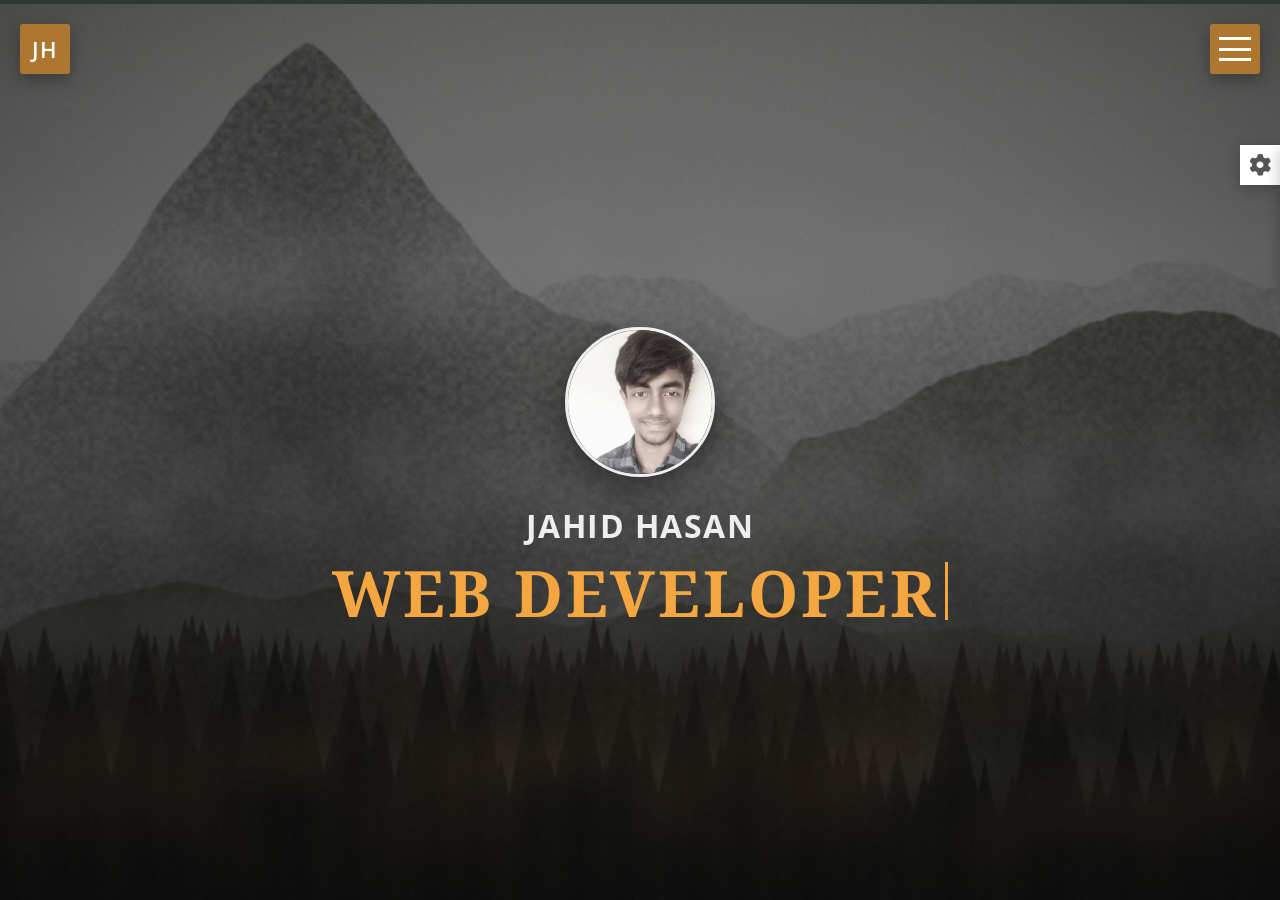
==== commit 3984dbb8: "Redesign portfolio to match the Clarks vCard layout - Full-screen hero with background image, round " ====
--- a/index.html
+++ b/index.html
@@ -3,433 +3,329 @@
 <head>
   <meta charset="UTF-8">
   <meta name="viewport" content="width=device-width, initial-scale=1.0">
-  <title>Jahid Hasan — Web Developer</title>
-  <meta name="description" content="Jahid Hasan — Web Developer. Portfolio, resume, projects, blog and contact.">
+  <title>Jahid Hasan — Full-Stack Web Developer</title>
+  <meta name="description" content="Jahid Hasan — full-stack web developer from Sylhet, Bangladesh. Portfolio, resume, blog and contact.">
   <link rel="icon" href="assets/images/avatar.svg" type="image/svg+xml">
 
   <link rel="preconnect" href="https://fonts.googleapis.com">
   <link rel="preconnect" href="https://fonts.gstatic.com" crossorigin>
-  <link href="https://fonts.googleapis.com/css2?family=Poppins:wght@300;400;500;600&display=swap" rel="stylesheet">
+  <link href="https://fonts.googleapis.com/css2?family=Noto+Serif:wght@400;700&family=Open+Sans:wght@400;600;700&display=swap" rel="stylesheet">
   <link rel="stylesheet" href="https://cdnjs.cloudflare.com/ajax/libs/font-awesome/6.5.1/css/all.min.css">
   <link rel="stylesheet" href="assets/css/style.css">
 </head>
 
 <body>
-  <main>
-
-    <!-- ==================== SIDEBAR ==================== -->
-    <aside class="sidebar" data-sidebar>
-      <div class="sidebar-info">
-        <figure class="avatar-box">
-          <img src="assets/images/avatar.svg" alt="Jahid Hasan" width="80">
-        </figure>
-
-        <div class="info-content">
-          <h1 class="name" title="Jahid Hasan">Jahid Hasan</h1>
-          <p class="title">Web Developer</p>
-        </div>
-
-        <button class="info_more-btn" data-sidebar-btn>
-          <span>Show Contacts</span>
-          <i class="fa-solid fa-chevron-down"></i>
-        </button>
-      </div>
-
-      <div class="sidebar-info_more">
-        <div class="separator"></div>
-
-        <ul class="contacts-list">
-          <li class="contact-item">
-            <div class="icon-box"><i class="fa-regular fa-envelope"></i></div>
-            <div class="contact-info">
-              <p class="contact-title">Email</p>
-              <a href="mailto:jahidorjahid@gmail.com" class="contact-link">jahidorjahid@gmail.com</a>
-            </div>
+  <!-- scroll progress -->
+  <div class="progress" aria-hidden="true"><span data-progress></span></div>
+
+  <!-- fixed corner controls -->
+  <a href="#home" class="badge" data-nav="home" aria-label="Home">JH</a>
+  <button class="menu-toggle" data-menu-toggle aria-label="Open menu" aria-expanded="false">
+    <span></span><span></span><span></span>
+  </button>
+
+  <!-- color switcher -->
+  <div class="switcher" data-switcher>
+    <button class="switcher-toggle" data-switcher-toggle aria-label="Theme colors"><i class="fa-solid fa-gear"></i></button>
+    <div class="switcher-panel">
+      <p>Accent color</p>
+      <div class="swatches">
+        <button style="--c:#f4a641" data-color="#f4a641" aria-label="Gold"></button>
+        <button style="--c:#2ec4b6" data-color="#2ec4b6" aria-label="Teal"></button>
+        <button style="--c:#ff6b6b" data-color="#ff6b6b" aria-label="Coral"></button>
+        <button style="--c:#8e7cf0" data-color="#8e7cf0" aria-label="Violet"></button>
+        <button style="--c:#4aa3ff" data-color="#4aa3ff" aria-label="Blue"></button>
+        <button style="--c:#7bc74d" data-color="#7bc74d" aria-label="Green"></button>
+      </div>
+    </div>
+  </div>
+
+  <!-- full-screen menu (revealed behind the page stack) -->
+  <div class="menu" data-menu>
+    <nav class="menu-nav">
+      <a href="#home" data-nav="home"><i class="fa-solid fa-house"></i><span>Home</span></a>
+      <a href="#about" data-nav="about"><i class="fa-solid fa-user"></i><span>About</span></a>
+      <a href="#resume" data-nav="resume"><i class="fa-solid fa-address-card"></i><span>Resume</span></a>
+      <a href="#portfolio" data-nav="portfolio"><i class="fa-solid fa-briefcase"></i><span>Portfolio</span></a>
+      <a href="#blog" data-nav="blog"><i class="fa-solid fa-book"></i><span>Blog</span></a>
+      <a href="#contact" data-nav="contact"><i class="fa-solid fa-envelope"></i><span>Contact</span></a>
+    </nav>
+    <ul class="menu-social">
+      <li><a href="https://github.com/jahidorjahid" target="_blank" rel="noopener" aria-label="Github"><i class="fa-brands fa-github"></i></a></li>
+      <li><a href="https://facebook.com/jahidorjahid" target="_blank" rel="noopener" aria-label="Facebook"><i class="fa-brands fa-facebook-f"></i></a></li>
+      <li><a href="https://linkedin.com/in/jahidorjahid" target="_blank" rel="noopener" aria-label="LinkedIn"><i class="fa-brands fa-linkedin-in"></i></a></li>
+      <li><a href="https://hashnode.com/@jahidhasan" target="_blank" rel="noopener" aria-label="Hashnode"><i class="fa-brands fa-hashnode"></i></a></li>
+    </ul>
+    <p class="menu-copy">Copyright © <span data-year></span> Jahid Hasan, All rights Reserved.</p>
+  </div>
+
+  <!-- ==================== PAGES ==================== -->
+  <div class="stack" data-stack>
+
+    <!-- ===== HOME ===== -->
+    <section class="page page-home active" id="home" data-page="home">
+      <div class="hero">
+        <img src="assets/images/profile.jpg" alt="Jahid Hasan" class="hero-avatar" width="150" height="150">
+        <h1 class="hero-name">Jahid Hasan</h1>
+        <p class="hero-title"><span data-typed>Web Developer</span><span class="caret"></span></p>
+      </div>
+    </section>
+
+    <!-- ===== ABOUT ===== -->
+    <section class="page" id="about" data-page="about">
+      <div class="container">
+        <header class="section-title"><span class="ghost">About</span><h2>About</h2></header>
+
+        <div class="about-grid">
+          <figure class="about-photo"><img src="assets/images/profile.jpg" alt="Jahid Hasan" width="460" height="460"></figure>
+          <div class="about-info">
+            <h3>Full-Stack Web Developer</h3>
+            <p>
+              Hello! I'm <strong>Jahid Hasan</strong>, a qualified and professional full-stack web developer from
+              Sylhet, Bangladesh. I build modern, responsive web applications with
+              <strong>HTML5, CSS3, JavaScript, React.js, Node.js</strong> and <strong>MongoDB</strong>, and I've also
+              worked with PHP and WordPress. I bring strong creative and analytical skills and an eye for detail
+              to every project.
+            </p>
+            <ul class="info-list">
+              <li><span>Name</span>Jahid Hasan</li>
+              <li><span>Phone</span><a href="tel:+8801611023881">+880 16110-23881</a></li>
+              <li><span>Location</span>Sylhet, Bangladesh</li>
+              <li><span>Email</span><a href="mailto:jahidorjahid@gmail.com">jahidorjahid@gmail.com</a></li>
+              <li><span>Github</span><a href="https://github.com/jahidorjahid" target="_blank" rel="noopener">jahidorjahid</a></li>
+              <li><span>Freelance</span>Available</li>
+            </ul>
+            <a href="media/jahid-hasan-resume.pdf" class="btn" target="_blank" rel="noopener">Download CV</a>
+          </div>
+        </div>
+
+        <h3 class="sub-title">Services</h3>
+        <ul class="services">
+          <li>
+            <i class="fa-solid fa-display"></i>
+            <h4>Web Development</h4>
+            <p>Responsive, fast web applications built with React.js on the front end and Node.js &amp; Express on the back end.</p>
           </li>
-          <li class="contact-item">
-            <div class="icon-box"><i class="fa-brands fa-github"></i></div>
-            <div class="contact-info">
-              <p class="contact-title">Github</p>
-              <a href="https://github.com/jahidorjahid" class="contact-link" target="_blank" rel="noopener">@jahidorjahid</a>
-            </div>
+          <li>
+            <i class="fa-solid fa-database"></i>
+            <h4>APIs &amp; Databases</h4>
+            <p>REST APIs, authentication and data modelling with MongoDB, MySQL and Firebase.</p>
           </li>
-          <li class="contact-item">
-            <div class="icon-box"><i class="fa-regular fa-file-lines"></i></div>
-            <div class="contact-info">
-              <p class="contact-title">Resume</p>
-              <a href="media/jahid-hasan-resume.pdf" class="contact-link" target="_blank" rel="noopener">Download CV</a>
-            </div>
+          <li>
+            <i class="fa-brands fa-wordpress"></i>
+            <h4>WordPress &amp; PHP</h4>
+            <p>Building and maintaining WordPress sites and custom PHP applications for businesses.</p>
           </li>
-          <li class="contact-item">
-            <div class="icon-box"><i class="fa-solid fa-location-dot"></i></div>
-            <div class="contact-info">
-              <p class="contact-title">Location</p>
-              <address>Dhaka, Bangladesh</address>
-            </div>
+          <li>
+            <i class="fa-regular fa-lightbulb"></i>
+            <h4>Support</h4>
+            <p>Debugging, testing and improving existing websites so they keep running smoothly.</p>
           </li>
         </ul>
 
-        <div class="separator"></div>
-
-        <ul class="social-list">
-          <li><a href="https://facebook.com/jahidorjahid" class="social-link" target="_blank" rel="noopener" aria-label="Facebook"><i class="fa-brands fa-facebook-f"></i></a></li>
-          <li><a href="https://linkedin.com/in/jahidorjahid" class="social-link" target="_blank" rel="noopener" aria-label="LinkedIn"><i class="fa-brands fa-linkedin-in"></i></a></li>
-          <li><a href="https://github.com/jahidorjahid" class="social-link" target="_blank" rel="noopener" aria-label="Github"><i class="fa-brands fa-github"></i></a></li>
-          <li><a href="https://hashnode.com/@jahidhasan" class="social-link" target="_blank" rel="noopener" aria-label="Hashnode"><i class="fa-brands fa-hashnode"></i></a></li>
+        <!--
+          Testimonials: add real client quotes here when you have them.
+          <h3 class="sub-title">Testimonials</h3>
+          <div class="testimonials">
+            <blockquote class="testimonial">
+              <p>Quote from your client…</p>
+              <cite>Client Name <span>Company</span></cite>
+            </blockquote>
+          </div>
+        -->
+      </div>
+    </section>
+
+    <!-- ===== RESUME ===== -->
+    <section class="page" id="resume" data-page="resume">
+      <div class="container">
+        <header class="section-title"><span class="ghost">Resume</span><h2>Resume</h2></header>
+
+        <div class="resume-grid">
+          <div>
+            <h3 class="col-title"><i class="fa-solid fa-briefcase"></i>Experience</h3>
+            <ol class="timeline">
+              <li>
+                <span class="period">Dec 2020 — Jun 2021</span>
+                <h4>Junior PHP Developer</h4>
+                <p class="where">Savasaachi Marketing Agency · Sylhet</p>
+                <p>Building and maintaining modern web applications using standard web development tools like WordPress and raw PHP.</p>
+              </li>
+            </ol>
+
+            <h3 class="col-title"><i class="fa-solid fa-user-tie"></i>Summary</h3>
+            <ol class="timeline">
+              <li>
+                <span class="period">Full-Stack</span>
+                <h4>React.js &amp; Node.js Developer</h4>
+                <p>Qualified full-stack web developer with hands-on experience in React.js and Node.js. Strong creative and analytical skills, and a team player with an eye for detail.</p>
+              </li>
+            </ol>
+          </div>
+
+          <div>
+            <h3 class="col-title"><i class="fa-solid fa-code"></i>Projects</h3>
+            <ol class="timeline">
+              <li>
+                <span class="period">Jul 2021</span>
+                <h4>Wood Bazar — Furniture</h4>
+                <p>A furniture store where users log in, buy products, manage orders and leave reviews. Admins manage products, orders and user roles.</p>
+              </li>
+              <li>
+                <span class="period">Feb 2021</span>
+                <h4>Travely — Tourism</h4>
+                <p>Users book travel spots, explore spot descriptions and read blogs about their chosen destination. Built with React (functional components).</p>
+              </li>
+              <li>
+                <span class="period">Jan 2021</span>
+                <h4>Health Care — Health</h4>
+                <p>A fully responsive health website where users get health advice and read the latest news.</p>
+              </li>
+            </ol>
+          </div>
+        </div>
+
+        <h3 class="sub-title">Skills</h3>
+        <ul class="skills" data-skills>
+          <li><p>HTML5 &amp; CSS3<span>95%</span></p><div class="bar"><i style="--w:95%"></i></div></li>
+          <li><p>JavaScript (ES6, OOP)<span>85%</span></p><div class="bar"><i style="--w:85%"></i></div></li>
+          <li><p>React.js<span>85%</span></p><div class="bar"><i style="--w:85%"></i></div></li>
+          <li><p>Node.js (Express.js)<span>75%</span></p><div class="bar"><i style="--w:75%"></i></div></li>
+          <li><p>MongoDB (NoSQL)<span>75%</span></p><div class="bar"><i style="--w:75%"></i></div></li>
+          <li><p>PHP, MySQL &amp; WordPress<span>70%</span></p><div class="bar"><i style="--w:70%"></i></div></li>
         </ul>
-      </div>
-    </aside>
-
-    <!-- ==================== MAIN CONTENT ==================== -->
-    <div class="main-content">
-
-      <nav class="navbar">
-        <ul class="navbar-list">
-          <li class="navbar-item"><button class="navbar-link active" data-nav-link>About</button></li>
-          <li class="navbar-item"><button class="navbar-link" data-nav-link>Resume</button></li>
-          <li class="navbar-item"><button class="navbar-link" data-nav-link>Portfolio</button></li>
-          <li class="navbar-item"><button class="navbar-link" data-nav-link>Blog</button></li>
-          <li class="navbar-item"><button class="navbar-link" data-nav-link>Contact</button></li>
+
+        <h3 class="sub-title">Tools</h3>
+        <ul class="tools">
+          <li><i class="fa-solid fa-fire"></i>Firebase</li>
+          <li><i class="fa-solid fa-cloud"></i>Heroku</li>
+          <li><i class="fa-solid fa-globe"></i>Netlify</li>
+          <li><i class="fa-brands fa-gulp"></i>Gulp</li>
+          <li><i class="fa-brands fa-git-alt"></i>Git &amp; Github</li>
+          <li><i class="fa-brands fa-npm"></i>npm</li>
+          <li><i class="fa-solid fa-code"></i>VS Code</li>
+          <li><i class="fa-brands fa-chrome"></i>Chrome DevTools</li>
+          <li><i class="fa-solid fa-bug"></i>Testing &amp; Debugging</li>
         </ul>
-      </nav>
-
-      <!-- ===== ABOUT ===== -->
-      <article class="about active" data-page="about">
-        <header><h2 class="h2 article-title">About me</h2></header>
-
-        <section class="about-text">
-          <p>
-            I'm Jahid Hasan, a web developer from Bangladesh who loves turning ideas into fast, clean and
-            accessible websites and web applications. I enjoy working across the stack — from crafting
-            pixel-perfect interfaces with modern JavaScript to building the APIs and databases that power them.
-          </p>
-          <p>
-            My goal is to build products that are not only functional but also enjoyable to use. I write about
-            what I learn on Hashnode and I'm always exploring new tools and patterns to write better code.
-          </p>
-        </section>
-
-        <!-- service -->
-        <section class="service">
-          <h3 class="h3 service-title">What I'm doing</h3>
-          <ul class="service-list">
-            <li class="service-item">
-              <div class="service-icon-box"><i class="fa-solid fa-code"></i></div>
-              <div class="service-content-box">
-                <h4 class="h4 service-item-title">Web Development</h4>
-                <p class="service-item-text">High-quality, responsive websites built with modern frameworks and best practices.</p>
+
+        <div class="center"><a href="media/jahid-hasan-resume.pdf" class="btn" target="_blank" rel="noopener">Download CV</a></div>
+      </div>
+    </section>
+
+    <!-- ===== PORTFOLIO ===== -->
+    <section class="page" id="portfolio" data-page="portfolio">
+      <div class="container">
+        <header class="section-title"><span class="ghost">Portfolio</span><h2>Portfolio</h2></header>
+
+        <ul class="filters">
+          <li><button class="active" data-filter="all">All</button></li>
+          <li><button data-filter="react">React</button></li>
+          <li><button data-filter="fullstack">Full-Stack</button></li>
+          <li><button data-filter="design">Design</button></li>
+        </ul>
+
+        <div class="masonry" data-masonry>
+          <figure class="work" data-cat="react fullstack">
+            <img src="assets/images/work/wood-bazar.svg" alt="Wood Bazar furniture store" width="700" height="760" loading="lazy">
+            <figcaption>
+              <h4>Wood Bazar</h4><p>Full-Stack · Furniture</p>
+              <div class="work-actions">
+                <button data-lightbox aria-label="View larger"><i class="fa-solid fa-magnifying-glass-plus"></i></button>
+                <a href="https://github.com/jahidorjahid/wood-bazar-client-side" target="_blank" rel="noopener" aria-label="Source code"><i class="fa-solid fa-link"></i></a>
               </div>
-            </li>
-            <li class="service-item">
-              <div class="service-icon-box"><i class="fa-solid fa-pen-nib"></i></div>
-              <div class="service-content-box">
-                <h4 class="h4 service-item-title">Web Design</h4>
-                <p class="service-item-text">Clean, modern interfaces designed with usability and accessibility in mind.</p>
+            </figcaption>
+          </figure>
+          <figure class="work" data-cat="react fullstack">
+            <img src="assets/images/work/travely.svg" alt="Travely tourism website" width="700" height="520" loading="lazy">
+            <figcaption>
+              <h4>Travely</h4><p>React · Tourism</p>
+              <div class="work-actions">
+                <button data-lightbox aria-label="View larger"><i class="fa-solid fa-magnifying-glass-plus"></i></button>
+                <a href="https://github.com/jahidorjahid/travely-client-side" target="_blank" rel="noopener" aria-label="Source code"><i class="fa-solid fa-link"></i></a>
               </div>
-            </li>
-            <li class="service-item">
-              <div class="service-icon-box"><i class="fa-solid fa-server"></i></div>
-              <div class="service-content-box">
-                <h4 class="h4 service-item-title">Backend &amp; APIs</h4>
-                <p class="service-item-text">REST APIs, authentication and databases with Node.js, Express and MongoDB.</p>
+            </figcaption>
+          </figure>
+          <figure class="work" data-cat="react">
+            <img src="assets/images/work/health-care.svg" alt="Health Care website" width="700" height="600" loading="lazy">
+            <figcaption>
+              <h4>Health Care</h4><p>React · Health</p>
+              <div class="work-actions">
+                <button data-lightbox aria-label="View larger"><i class="fa-solid fa-magnifying-glass-plus"></i></button>
+                <a href="https://github.com/jahidorjahid/health-care-client-side" target="_blank" rel="noopener" aria-label="Source code"><i class="fa-solid fa-link"></i></a>
               </div>
-            </li>
-            <li class="service-item">
-              <div class="service-icon-box"><i class="fa-solid fa-pen-to-square"></i></div>
-              <div class="service-content-box">
-                <h4 class="h4 service-item-title">Technical Writing</h4>
-                <p class="service-item-text">Sharing practical JavaScript tips and tutorials with the developer community.</p>
+            </figcaption>
+          </figure>
+          <figure class="work" data-cat="design">
+            <img src="assets/images/work/portfolio.svg" alt="Personal portfolio website" width="700" height="540" loading="lazy">
+            <figcaption>
+              <h4>Personal Portfolio</h4><p>Design · vCard</p>
+              <div class="work-actions">
+                <button data-lightbox aria-label="View larger"><i class="fa-solid fa-magnifying-glass-plus"></i></button>
+                <a href="https://github.com/jahidorjahid/jahid-hasan" target="_blank" rel="noopener" aria-label="Source code"><i class="fa-solid fa-link"></i></a>
               </div>
-            </li>
+            </figcaption>
+          </figure>
+        </div>
+      </div>
+    </section>
+
+    <!-- ===== BLOG ===== -->
+    <section class="page" id="blog" data-page="blog">
+      <div class="container">
+        <header class="section-title"><span class="ghost">Blogs</span><h2>Blogs</h2></header>
+
+        <div class="blog-grid">
+          <a class="blog-card" href="https://jahidhasan.hashnode.dev/discover-incredible-tricks-with-javascript" target="_blank" rel="noopener">
+            <img src="assets/images/work/blog-js-tricks.svg" alt="" width="800" height="600" loading="lazy">
+            <span class="blog-cat">JavaScript</span>
+            <h4>Discover Incredible Tricks with JavaScript</h4>
+            <time datetime="2023-10-09">Posted On October 9, 2023</time>
+          </a>
+          <a class="blog-card" href="https://jahidhasan.hashnode.dev" target="_blank" rel="noopener">
+            <img src="assets/images/work/blog-promise.svg" alt="" width="800" height="600" loading="lazy">
+            <span class="blog-cat">JavaScript</span>
+            <h4>Promise Awaiting</h4>
+            <time datetime="2022-07-22">Posted On July 22, 2022</time>
+          </a>
+        </div>
+
+        <div class="center"><a href="https://jahidhasan.hashnode.dev" class="btn" target="_blank" rel="noopener">Read more on Hashnode</a></div>
+      </div>
+    </section>
+
+    <!-- ===== CONTACT ===== -->
+    <section class="page" id="contact" data-page="contact">
+      <div class="container">
+        <header class="section-title"><span class="ghost">Contact</span><h2>Contact</h2></header>
+
+        <div class="contact-grid">
+          <ul class="contact-info">
+            <li><i class="fa-solid fa-location-dot"></i><div><h4>Address</h4><p>Sylhet, Bangladesh</p></div></li>
+            <li><i class="fa-solid fa-phone"></i><div><h4>Phone</h4><p><a href="tel:+8801611023881">+880 16110-23881</a></p></div></li>
+            <li><i class="fa-solid fa-envelope"></i><div><h4>Email</h4><p><a href="mailto:jahidorjahid@gmail.com">jahidorjahid@gmail.com</a></p></div></li>
+            <li><i class="fa-solid fa-globe"></i><div><h4>Website</h4><p><a href="https://jahid.me" target="_blank" rel="noopener">jahid.me</a></p></div></li>
           </ul>
-        </section>
-
-        <!-- testimonials -->
-        <section class="testimonials">
-          <h3 class="h3 testimonials-title">Testimonials</h3>
-          <ul class="testimonials-list has-scrollbar">
-            <li class="testimonials-item">
-              <div class="content-card" data-testimonials-item>
-                <figure class="testimonials-avatar-box">
-                  <span class="initials-avatar" data-testimonials-avatar>RA</span>
-                </figure>
-                <h4 class="h4 testimonials-item-title" data-testimonials-title>Rahim Ahmed</h4>
-                <div class="testimonials-text" data-testimonials-text>
-                  <p>Jahid delivered our website on time and exactly as we imagined. Communication was smooth, and he paid close attention to every detail.</p>
-                </div>
-              </div>
-            </li>
-            <li class="testimonials-item">
-              <div class="content-card" data-testimonials-item>
-                <figure class="testimonials-avatar-box">
-                  <span class="initials-avatar" data-testimonials-avatar>SK</span>
-                </figure>
-                <h4 class="h4 testimonials-item-title" data-testimonials-title>Sara Khan</h4>
-                <div class="testimonials-text" data-testimonials-text>
-                  <p>A reliable developer with strong JavaScript skills. He quickly understood our requirements and built a fast, responsive web app.</p>
-                </div>
-              </div>
-            </li>
-            <li class="testimonials-item">
-              <div class="content-card" data-testimonials-item>
-                <figure class="testimonials-avatar-box">
-                  <span class="initials-avatar" data-testimonials-avatar>TH</span>
-                </figure>
-                <h4 class="h4 testimonials-item-title" data-testimonials-title>Tanvir Hossain</h4>
-                <div class="testimonials-text" data-testimonials-text>
-                  <p>Great experience working together. Clean code, thoughtful suggestions and always ready to help after launch.</p>
-                </div>
-              </div>
-            </li>
-          </ul>
-        </section>
-
-        <!-- testimonials modal -->
-        <div class="modal-container" data-modal-container>
-          <div class="overlay" data-overlay></div>
-          <section class="testimonials-modal">
-            <button class="modal-close-btn" data-modal-close-btn aria-label="Close"><i class="fa-solid fa-xmark"></i></button>
-            <div class="modal-img-wrapper">
-              <figure class="modal-avatar-box"><span class="initials-avatar" data-modal-img>RA</span></figure>
-              <i class="fa-solid fa-quote-left quote-icon"></i>
+
+          <form class="contact-form" data-form>
+            <h3>Feel free to drop me a line</h3>
+            <div class="row">
+              <input type="text" name="name" placeholder="Name" required>
+              <input type="email" name="email" placeholder="Email" required>
             </div>
-            <div class="modal-content">
-              <h4 class="h3 modal-title" data-modal-title>Rahim Ahmed</h4>
-              <div data-modal-text></div>
-            </div>
-          </section>
-        </div>
-
-        <!-- tech stack ("clients") -->
-        <section class="clients">
-          <h3 class="h3 clients-title">Tech Stack</h3>
-          <ul class="clients-list has-scrollbar">
-            <li class="clients-item"><span class="tech"><i class="fa-brands fa-html5"></i>HTML5</span></li>
-            <li class="clients-item"><span class="tech"><i class="fa-brands fa-css3-alt"></i>CSS3</span></li>
-            <li class="clients-item"><span class="tech"><i class="fa-brands fa-js"></i>JavaScript</span></li>
-            <li class="clients-item"><span class="tech"><i class="fa-brands fa-react"></i>React</span></li>
-            <li class="clients-item"><span class="tech"><i class="fa-brands fa-node-js"></i>Node.js</span></li>
-            <li class="clients-item"><span class="tech"><i class="fa-solid fa-database"></i>MongoDB</span></li>
-            <li class="clients-item"><span class="tech"><i class="fa-brands fa-git-alt"></i>Git</span></li>
-          </ul>
-        </section>
-      </article>
-
-      <!-- ===== RESUME ===== -->
-      <article class="resume" data-page="resume">
-        <header><h2 class="h2 article-title">Resume</h2></header>
-
-        <section class="timeline">
-          <div class="title-wrapper">
-            <div class="icon-box"><i class="fa-solid fa-book-open"></i></div>
-            <h3 class="h3">Education</h3>
-          </div>
-          <ol class="timeline-list">
-            <li class="timeline-item">
-              <h4 class="h4 timeline-item-title">Bachelor of Science in Computer Science</h4>
-              <span>2019 — Present</span>
-              <p class="timeline-text">Studying data structures, algorithms, databases and software engineering fundamentals.</p>
-            </li>
-            <li class="timeline-item">
-              <h4 class="h4 timeline-item-title">Complete Web Development Course</h4>
-              <span>2020 — 2021</span>
-              <p class="timeline-text">Intensive full-stack program covering HTML, CSS, JavaScript, React, Node.js, Express and MongoDB.</p>
-            </li>
-            <li class="timeline-item">
-              <h4 class="h4 timeline-item-title">Higher Secondary Certificate (HSC)</h4>
-              <span>2016 — 2018</span>
-              <p class="timeline-text">Science group, where my interest in programming and computers began.</p>
-            </li>
-          </ol>
-        </section>
-
-        <section class="timeline">
-          <div class="title-wrapper">
-            <div class="icon-box"><i class="fa-solid fa-briefcase"></i></div>
-            <h3 class="h3">Experience</h3>
-          </div>
-          <ol class="timeline-list">
-            <li class="timeline-item">
-              <h4 class="h4 timeline-item-title">Freelance Web Developer</h4>
-              <span>2021 — Present</span>
-              <p class="timeline-text">Building responsive websites and full-stack web apps for clients, from design to deployment.</p>
-            </li>
-            <li class="timeline-item">
-              <h4 class="h4 timeline-item-title">Technical Writer — Hashnode</h4>
-              <span>2022 — Present</span>
-              <p class="timeline-text">Writing articles about JavaScript tips, tricks and asynchronous programming.</p>
-            </li>
-            <li class="timeline-item">
-              <h4 class="h4 timeline-item-title">Open Source Projects</h4>
-              <span>2020 — Present</span>
-              <p class="timeline-text">Personal projects including Wood Bazar, Travely and Health Care, all available on Github.</p>
-            </li>
-          </ol>
-        </section>
-
-        <section class="skill">
-          <h3 class="h3 skills-title">My skills</h3>
-          <ul class="skills-list content-card">
-            <li class="skills-item">
-              <div class="title-wrapper"><h5 class="h5">HTML &amp; CSS</h5><data value="90">90%</data></div>
-              <div class="skill-progress-bg"><div class="skill-progress-fill" style="width: 90%;"></div></div>
-            </li>
-            <li class="skills-item">
-              <div class="title-wrapper"><h5 class="h5">JavaScript</h5><data value="85">85%</data></div>
-              <div class="skill-progress-bg"><div class="skill-progress-fill" style="width: 85%;"></div></div>
-            </li>
-            <li class="skills-item">
-              <div class="title-wrapper"><h5 class="h5">React</h5><data value="80">80%</data></div>
-              <div class="skill-progress-bg"><div class="skill-progress-fill" style="width: 80%;"></div></div>
-            </li>
-            <li class="skills-item">
-              <div class="title-wrapper"><h5 class="h5">Node.js &amp; MongoDB</h5><data value="70">70%</data></div>
-              <div class="skill-progress-bg"><div class="skill-progress-fill" style="width: 70%;"></div></div>
-            </li>
-          </ul>
-        </section>
-
-        <a href="media/jahid-hasan-resume.pdf" class="form-btn download-btn" target="_blank" rel="noopener">
-          <i class="fa-solid fa-download"></i><span>Download Resume</span>
-        </a>
-      </article>
-
-      <!-- ===== PORTFOLIO ===== -->
-      <article class="portfolio" data-page="portfolio">
-        <header><h2 class="h2 article-title">Portfolio</h2></header>
-
-        <section class="projects">
-          <ul class="filter-list">
-            <li class="filter-item"><button class="active" data-filter-btn>All</button></li>
-            <li class="filter-item"><button data-filter-btn>Web development</button></li>
-            <li class="filter-item"><button data-filter-btn>Web design</button></li>
-          </ul>
-
-          <div class="filter-select-box">
-            <button class="filter-select" data-select>
-              <div class="select-value" data-selecct-value>Select category</div>
-              <div class="select-icon"><i class="fa-solid fa-chevron-down"></i></div>
-            </button>
-            <ul class="select-list">
-              <li class="select-item"><button data-select-item>All</button></li>
-              <li class="select-item"><button data-select-item>Web development</button></li>
-              <li class="select-item"><button data-select-item>Web design</button></li>
-            </ul>
-          </div>
-
-          <ul class="project-list">
-            <li class="project-item active" data-filter-item data-category="web development">
-              <a href="https://github.com/jahidorjahid/wood-bazar-client-side" target="_blank" rel="noopener">
-                <figure class="project-img thumb thumb-1">
-                  <i class="fa-solid fa-couch thumb-icon"></i>
-                  <div class="project-item-icon-box"><i class="fa-regular fa-eye"></i></div>
-                </figure>
-                <h3 class="project-title">Wood Bazar</h3>
-                <p class="project-category">Web development · Furniture</p>
-              </a>
-            </li>
-            <li class="project-item active" data-filter-item data-category="web development">
-              <a href="https://github.com/jahidorjahid/travely-client-side" target="_blank" rel="noopener">
-                <figure class="project-img thumb thumb-2">
-                  <i class="fa-solid fa-plane-departure thumb-icon"></i>
-                  <div class="project-item-icon-box"><i class="fa-regular fa-eye"></i></div>
-                </figure>
-                <h3 class="project-title">Travely</h3>
-                <p class="project-category">Web development · Tourism</p>
-              </a>
-            </li>
-            <li class="project-item active" data-filter-item data-category="web development">
-              <a href="https://github.com/jahidorjahid/health-care-client-side" target="_blank" rel="noopener">
-                <figure class="project-img thumb thumb-3">
-                  <i class="fa-solid fa-heart-pulse thumb-icon"></i>
-                  <div class="project-item-icon-box"><i class="fa-regular fa-eye"></i></div>
-                </figure>
-                <h3 class="project-title">Health Care</h3>
-                <p class="project-category">Web development · Health</p>
-              </a>
-            </li>
-            <li class="project-item active" data-filter-item data-category="web design">
-              <a href="https://github.com/jahidorjahid/jahid-hasan" target="_blank" rel="noopener">
-                <figure class="project-img thumb thumb-4">
-                  <i class="fa-solid fa-id-card thumb-icon"></i>
-                  <div class="project-item-icon-box"><i class="fa-regular fa-eye"></i></div>
-                </figure>
-                <h3 class="project-title">Personal vCard</h3>
-                <p class="project-category">Web design · Portfolio</p>
-              </a>
-            </li>
-          </ul>
-        </section>
-      </article>
-
-      <!-- ===== BLOG ===== -->
-      <article class="blog" data-page="blog">
-        <header><h2 class="h2 article-title">Blog</h2></header>
-
-        <section class="blog-posts">
-          <ul class="blog-posts-list">
-            <li class="blog-post-item">
-              <a href="https://jahidhasan.hashnode.dev/discover-incredible-tricks-with-javascript" target="_blank" rel="noopener">
-                <figure class="blog-banner-box thumb thumb-5"><i class="fa-brands fa-js thumb-icon"></i></figure>
-                <div class="blog-content">
-                  <div class="blog-meta">
-                    <p class="blog-category">JavaScript</p>
-                    <span class="dot"></span>
-                    <time datetime="2023-10-09">Oct 09, 2023</time>
-                  </div>
-                  <h3 class="h3 blog-item-title">Discover Incredible Tricks with JavaScript</h3>
-                  <p class="blog-text">A collection of handy JavaScript tricks that make everyday code shorter, cleaner and easier to read.</p>
-                </div>
-              </a>
-            </li>
-            <li class="blog-post-item">
-              <a href="https://jahidhasan.hashnode.dev" target="_blank" rel="noopener">
-                <figure class="blog-banner-box thumb thumb-6"><i class="fa-solid fa-hourglass-half thumb-icon"></i></figure>
-                <div class="blog-content">
-                  <div class="blog-meta">
-                    <p class="blog-category">JavaScript</p>
-                    <span class="dot"></span>
-                    <time datetime="2022-07-22">Jul 22, 2022</time>
-                  </div>
-                  <h3 class="h3 blog-item-title">Promise Awaiting</h3>
-                  <p class="blog-text">Understanding Promises and async/await, and how to handle asynchronous code with confidence.</p>
-                </div>
-              </a>
-            </li>
-          </ul>
-        </section>
-      </article>
-
-      <!-- ===== CONTACT ===== -->
-      <article class="contact" data-page="contact">
-        <header><h2 class="h2 article-title">Contact</h2></header>
-
-        <section class="mapbox" data-mapbox>
-          <figure>
-            <iframe src="https://www.google.com/maps?q=Dhaka,Bangladesh&output=embed"
-              width="400" height="300" loading="lazy" title="Map of Dhaka, Bangladesh"></iframe>
-          </figure>
-        </section>
-
-        <section class="contact-form">
-          <h3 class="h3 form-title">Contact Form</h3>
-          <form class="form" data-form>
-            <div class="input-wrapper">
-              <input type="text" name="fullname" class="form-input" placeholder="Full name" required data-form-input>
-              <input type="email" name="email" class="form-input" placeholder="Email address" required data-form-input>
-            </div>
-            <textarea name="message" class="form-input" placeholder="Your Message" required data-form-input></textarea>
-            <button class="form-btn" type="submit" disabled data-form-btn>
-              <i class="fa-regular fa-paper-plane"></i>
-              <span>Send Message</span>
-            </button>
+            <input type="text" name="subject" placeholder="Subject">
+            <textarea name="message" rows="6" placeholder="Message" required></textarea>
+            <button type="submit" class="btn">Send Message</button>
           </form>
-        </section>
-      </article>
-
-      <footer class="site-footer">© <span data-year></span> Jahid Hasan. All rights reserved.</footer>
-    </div>
-  </main>
+        </div>
+      </div>
+    </section>
+  </div>
+
+  <!-- lightbox -->
+  <div class="lightbox" data-lightbox-box>
+    <button class="lightbox-close" data-lightbox-close aria-label="Close"><i class="fa-solid fa-xmark"></i></button>
+    <img src="" alt="" data-lightbox-img>
+  </div>
 
   <script src="assets/js/script.js"></script>
 </body>
--- a/assets/css/style.css
+++ b/assets/css/style.css
@@ -1,813 +1,546 @@
-/*-----------------------------------*\
-  #CUSTOM PROPERTIES
-\*-----------------------------------*/
+/* =========================================================
+   Jahid Hasan — vCard portfolio
+   ========================================================= */
 
 :root {
-  /* gradients */
-  --bg-gradient-onyx: linear-gradient(to bottom right, hsl(240, 1%, 25%) 3%, hsl(0, 0%, 19%) 97%);
-  --bg-gradient-jet: linear-gradient(to bottom right, hsla(240, 1%, 18%, 0.251) 0%, hsla(240, 2%, 11%, 0) 100%), hsl(240, 2%, 13%);
-  --bg-gradient-yellow-1: linear-gradient(to bottom right, hsl(45, 100%, 71%) 0%, hsla(36, 100%, 69%, 0) 50%);
-  --bg-gradient-yellow-2: linear-gradient(135deg, hsla(45, 100%, 71%, 0.251) 0%, hsla(35, 100%, 68%, 0) 59.86%), hsl(240, 2%, 13%);
-  --border-gradient-onyx: linear-gradient(to bottom right, hsl(0, 0%, 25%) 0%, hsla(0, 0%, 25%, 0) 50%);
-  --text-gradient-yellow: linear-gradient(to right, hsl(45, 100%, 72%), hsl(35, 100%, 68%));
-
-  /* solid colors */
-  --jet: hsl(0, 0%, 22%);
-  --onyx: hsl(240, 1%, 17%);
-  --eerie-black-1: hsl(240, 2%, 13%);
-  --eerie-black-2: hsl(240, 2%, 12%);
-  --smoky-black: hsl(0, 0%, 7%);
-  --white-1: hsl(0, 0%, 100%);
-  --white-2: hsl(0, 0%, 98%);
-  --orange-yellow-crayola: hsl(45, 100%, 72%);
-  --vegas-gold: hsl(45, 54%, 58%);
-  --light-gray: hsl(0, 0%, 84%);
-  --light-gray-70: hsla(0, 0%, 84%, 0.7);
-
-  /* typography */
-  --ff-poppins: 'Poppins', sans-serif;
-  --fs-1: 24px; --fs-2: 18px; --fs-3: 17px; --fs-4: 16px;
-  --fs-5: 15px; --fs-6: 14px; --fs-7: 13px; --fs-8: 11px;
-  --fw-300: 300; --fw-400: 400; --fw-500: 500; --fw-600: 600;
-
-  /* shadows */
-  --shadow-1: -4px 8px 24px hsla(0, 0%, 0%, 0.25);
-  --shadow-2: 0 16px 30px hsla(0, 0%, 0%, 0.25);
-  --shadow-3: 0 16px 40px hsla(0, 0%, 0%, 0.25);
-  --shadow-4: 0 25px 50px hsla(0, 0%, 0%, 0.15);
-  --shadow-5: 0 24px 80px hsla(0, 0%, 0%, 0.25);
-
-  --transition-1: 0.25s ease;
-  --transition-2: 0.5s ease-in-out;
-}
-
-/*-----------------------------------*\
-  #RESET
-\*-----------------------------------*/
-
-*, *::before, *::after { margin: 0; padding: 0; box-sizing: border-box; }
-a { text-decoration: none; }
-li { list-style: none; }
-img, ion-icon, a, button, time, span { display: block; }
-button { font: inherit; background: none; border: none; text-align: left; cursor: pointer; }
-input, textarea { display: block; width: 100%; background: none; font: inherit; }
-::selection { background: var(--orange-yellow-crayola); color: var(--smoky-black); }
-:focus { outline-color: var(--orange-yellow-crayola); }
-html { font-family: var(--ff-poppins); scroll-behavior: smooth; }
-body { background: var(--smoky-black); }
-
-/*-----------------------------------*\
-  #REUSED STYLE
-\*-----------------------------------*/
-
-.sidebar, article {
-  background: var(--eerie-black-2);
-  border: 1px solid var(--jet);
-  border-radius: 20px;
-  padding: 15px;
-  box-shadow: var(--shadow-1);
+  --accent: #f4a641;
+  --accent-dark: color-mix(in srgb, var(--accent) 62%, #3a2a14);
+  --bg: #2a2b30;
+  --bg-deep: #222327;
+  --card: #313238;
+  --card-2: #3a3b42;
+  --text: #d9d9dc;
+  --muted: #9a9ba3;
+  --white: #fff;
+  --serif: 'Noto Serif', Georgia, serif;
+  --sans: 'Open Sans', Arial, sans-serif;
+  --ease: cubic-bezier(.65, .05, .36, 1);
+}
+
+*, *::before, *::after { box-sizing: border-box; margin: 0; padding: 0; }
+html, body { height: 100%; }
+body {
+  background: var(--bg-deep);
+  color: var(--text);
+  font: 15px/1.75 var(--sans);
+  overflow: hidden;
+}
+img { display: block; max-width: 100%; height: auto; }
+a { color: inherit; text-decoration: none; }
+ul, ol { list-style: none; }
+button { font: inherit; color: inherit; background: none; border: 0; cursor: pointer; }
+input, textarea { font: inherit; color: inherit; }
+::selection { background: var(--accent); color: #111; }
+
+.container { width: min(1110px, 100% - 32px); margin-inline: auto; }
+.center { text-align: center; margin-top: 50px; }
+
+/* ---------- progress bar ---------- */
+.progress {
+  position: fixed; inset: 0 0 auto; height: 4px;
+  background: #2f3a2e;
+  z-index: 60;
+}
+.progress span {
+  display: block; height: 100%; width: 0;
+  background: var(--accent);
+  transition: width .1s linear;
+}
+
+/* ---------- corner controls ---------- */
+.badge, .menu-toggle {
+  position: fixed; top: 24px;
+  width: 50px; height: 50px;
+  border-radius: 3px;
+  background: var(--accent-dark);
+  color: var(--white);
+  z-index: 50;
+  box-shadow: 0 6px 18px rgba(0, 0, 0, .3);
+  transition: background .3s;
+}
+.badge {
+  left: 20px;
+  display: grid; place-items: center;
+  font: 600 22px/1 var(--sans);
+  letter-spacing: 1px;
+}
+.menu-toggle { right: 20px; }
+.badge:hover, .menu-toggle:hover { background: var(--accent); }
+.menu-toggle span {
+  position: absolute; left: 9px; right: 9px; height: 3px;
+  background: var(--white);
+  transition: transform .4s var(--ease), opacity .3s, top .4s var(--ease);
+}
+.menu-toggle span:nth-child(1) { top: 13px; }
+.menu-toggle span:nth-child(2) { top: 23.5px; }
+.menu-toggle span:nth-child(3) { top: 34px; }
+.menu-open .menu-toggle span:nth-child(1) { top: 23.5px; transform: rotate(45deg); }
+.menu-open .menu-toggle span:nth-child(2) { opacity: 0; }
+.menu-open .menu-toggle span:nth-child(3) { top: 23.5px; transform: rotate(-45deg); }
+
+/* ---------- color switcher ---------- */
+.switcher {
+  position: fixed; top: 145px; right: 0;
+  z-index: 55;
+  display: flex; align-items: flex-start;
+  transform: translateX(190px);
+  transition: transform .4s var(--ease);
+}
+.switcher.open { transform: none; }
+.switcher-toggle {
+  width: 40px; height: 40px;
+  background: var(--white);
+  color: #555;
+  font-size: 22px;
+  display: grid; place-items: center;
+  box-shadow: 0 4px 14px rgba(0, 0, 0, .25);
+}
+.switcher-toggle i { animation: spin 4s linear infinite; }
+@keyframes spin { to { transform: rotate(360deg); } }
+.switcher-panel {
+  width: 190px; padding: 16px;
+  background: var(--white);
+  color: #333;
+  box-shadow: 0 4px 14px rgba(0, 0, 0, .25);
+}
+.switcher-panel p { font-weight: 600; font-size: 13px; text-transform: uppercase; letter-spacing: 1px; margin-bottom: 10px; }
+.swatches { display: grid; grid-template-columns: repeat(3, 1fr); gap: 10px; }
+.swatches button {
+  height: 34px; border-radius: 3px; background: var(--c);
+  outline: 2px solid transparent; outline-offset: 2px;
+}
+.swatches button.active { outline-color: var(--c); }
+
+/* ---------- menu ---------- */
+.menu {
+  position: fixed; inset: 0;
+  background: var(--bg-deep);
+  display: flex; flex-direction: column; align-items: center;
+  padding-top: 82px;
   z-index: 1;
-}
-
-.separator { width: 100%; height: 1px; background: var(--jet); margin: 16px 0; }
-
-.icon-box {
+  opacity: 0; visibility: hidden;
+  transition: opacity .5s, visibility .5s;
+}
+.menu-open .menu { opacity: 1; visibility: visible; }
+.menu-nav { display: flex; flex-wrap: wrap; justify-content: center; gap: 6px 4px; }
+.menu-nav a {
+  display: flex; flex-direction: column; align-items: center; gap: 4px;
+  padding: 6px 20px;
+  color: var(--muted);
+  font: 600 12px/1 var(--sans);
+  letter-spacing: 1.5px;
+  text-transform: uppercase;
+  transition: color .3s;
+  opacity: 0; transform: translateY(-15px);
+}
+.menu-nav a i { font-size: 19px; }
+.menu-nav a:hover, .menu-nav a.active { color: var(--white); }
+.menu-open .menu-nav a { opacity: 1; transform: none; transition: color .3s, opacity .4s, transform .4s var(--ease); }
+.menu-open .menu-nav a:nth-child(2) { transition-delay: 0s, .05s, .05s; }
+.menu-open .menu-nav a:nth-child(3) { transition-delay: 0s, .1s, .1s; }
+.menu-open .menu-nav a:nth-child(4) { transition-delay: 0s, .15s, .15s; }
+.menu-open .menu-nav a:nth-child(5) { transition-delay: 0s, .2s, .2s; }
+.menu-open .menu-nav a:nth-child(6) { transition-delay: 0s, .25s, .25s; }
+.menu-social { display: flex; gap: 34px; margin-top: 70px; font-size: 22px; }
+.menu-social a { color: var(--muted); transition: color .3s; }
+.menu-social a:hover { color: var(--accent); }
+.menu-copy { margin-top: 70px; font-size: 14px; color: var(--muted); }
+
+/* ---------- page stack ---------- */
+.stack {
+  position: fixed; inset: 0;
+  z-index: 10;
+  transform-origin: 50% 0;
+  transition: transform .8s var(--ease), border-radius .8s;
+}
+.stack::before, .stack::after {
+  content: "";
+  position: absolute; left: 0; right: 0;
+  height: 60px;
+  background: #2c2d33;
+  border-right: 1px solid rgba(255, 255, 255, .7);
+  opacity: 0;
+  transition: opacity .6s;
+  pointer-events: none;
+}
+.stack::before { top: -96px; margin-inline: 6%; background: #2a2b31; }
+.stack::after { top: -50px; margin-inline: 3%; }
+.menu-open .stack {
+  transform: translateY(440px) scale(.86);
+  cursor: pointer;
+}
+.menu-open .stack::before, .menu-open .stack::after { opacity: 1; }
+
+.page {
+  position: absolute; inset: 0;
+  background: var(--bg);
+  overflow-y: auto;
+  overflow-x: hidden;
+  padding: 50px 0 90px;
+  display: none;
+  scrollbar-width: thin;
+  scrollbar-color: #555 transparent;
+}
+.page.active { display: block; animation: pageIn .7s var(--ease) both; }
+.page.leaving { display: block; animation: pageOut .45s var(--ease) both; z-index: 2; }
+@keyframes pageIn { from { opacity: 0; transform: translateY(60px); } to { opacity: 1; transform: none; } }
+@keyframes pageOut { to { opacity: 0; transform: translateY(-40px); } }
+.menu-open .page { overflow: hidden; }
+
+/* ---------- home / hero ---------- */
+.page-home {
+  padding: 0;
+  background:
+    linear-gradient(rgba(20, 20, 22, .25), rgba(20, 20, 22, .45)),
+    url("../images/hero.jpg") center / cover no-repeat;
+}
+.hero {
+  min-height: 100%;
+  display: flex; flex-direction: column; align-items: center; justify-content: center;
+  text-align: center;
+  padding: 120px 16px 60px;
+}
+.hero-avatar {
+  width: 150px; height: 150px;
+  border-radius: 50%;
+  border: 3px solid rgba(255, 255, 255, .9);
+  object-fit: cover;
+  box-shadow: 0 10px 30px rgba(0, 0, 0, .4);
+  margin-bottom: 30px;
+}
+.hero-name {
+  font: 700 32px/1.2 var(--sans);
+  color: #eee;
+  text-transform: uppercase;
+  letter-spacing: 1.5px;
+  margin-bottom: 10px;
+}
+.hero-title {
+  font: 700 clamp(36px, 6vw, 64px)/1.15 var(--serif);
+  color: var(--accent);
+  text-transform: uppercase;
+  letter-spacing: 3px;
+  min-height: 1.2em;
+}
+.caret {
+  display: inline-block; width: 3px; height: .9em;
+  margin-left: 6px; vertical-align: -0.05em;
+  background: var(--accent);
+  animation: blink 1s steps(1) infinite;
+}
+@keyframes blink { 50% { opacity: 0; } }
+
+/* ---------- section title ---------- */
+.section-title { position: relative; text-align: center; margin-bottom: 50px; }
+.section-title .ghost {
+  display: block;
+  font: 700 clamp(48px, 7vw, 74px)/1 var(--serif);
+  text-transform: uppercase;
+  color: rgba(255, 255, 255, .045);
+  letter-spacing: 2px;
+  user-select: none;
+}
+.section-title h2 {
+  position: absolute; inset: 0;
+  display: grid; place-items: center;
+  font: 700 clamp(26px, 3vw, 32px)/1 var(--serif);
+  text-transform: uppercase;
+  letter-spacing: 1.5px;
+  color: var(--white);
+}
+
+.sub-title {
   position: relative;
-  background: var(--border-gradient-onyx);
-  width: 30px; height: 30px;
-  border-radius: 8px;
-  display: flex; justify-content: center; align-items: center;
+  text-align: center;
+  font: 400 28px/1.3 var(--serif);
+  color: var(--white);
+  margin: 70px 0 45px;
+  padding-bottom: 12px;
+}
+.sub-title::after {
+  content: "";
+  position: absolute; left: 50%; bottom: 0;
+  width: 50px; height: 3px;
+  margin-left: -25px;
+  background: var(--accent);
+}
+
+.btn {
+  display: inline-block;
+  padding: 10px 22px;
+  border: 2px solid var(--accent);
+  border-radius: 4px;
+  color: var(--accent);
+  font: 600 15px/1.4 var(--sans);
+  text-transform: uppercase;
+  transition: background .3s, color .3s;
+}
+.btn:hover { background: var(--accent); color: #1e1e1e; }
+
+/* ---------- about ---------- */
+.about-grid { display: grid; grid-template-columns: 445px 1fr; gap: 30px; align-items: start; }
+.about-photo {
+  padding: 10px;
+  background: var(--card-2);
+  box-shadow: 0 10px 30px rgba(0, 0, 0, .25);
+}
+.about-photo img { width: 100%; aspect-ratio: 5 / 4; object-fit: cover; object-position: 50% 25%; filter: grayscale(.15); }
+.about-info h3 { font: 400 26px/1.3 var(--serif); color: var(--white); letter-spacing: .5px; margin-bottom: 18px; }
+.about-info > p { font-size: 16px; line-height: 1.7; }
+.about-info strong { color: var(--accent); }
+.info-list {
+  display: grid; grid-template-columns: 1fr 1fr;
+  gap: 12px 30px;
+  margin: 26px 0 34px;
+  font-size: 16px;
+}
+.info-list li { min-width: 0; overflow-wrap: anywhere; }
+.info-list span {
+  display: inline-block;
+  font-weight: 600;
+  color: var(--muted);
+  border-bottom: 2px solid var(--accent);
+  line-height: 1.5;
+  margin-right: 8px;
+}
+.info-list span::after { content: " :"; color: var(--text); }
+.info-list a:hover { color: var(--accent); }
+
+.services { display: grid; grid-template-columns: repeat(4, 1fr); gap: 30px; text-align: center; }
+.services i { font-size: 42px; color: var(--accent); margin-bottom: 18px; }
+.services h4 { font: 700 19px/1.3 var(--serif); color: #eee; margin-bottom: 18px; }
+.services p { font-size: 14px; line-height: 1.65; }
+
+/* ---------- resume ---------- */
+.resume-grid { display: grid; grid-template-columns: 1fr 1fr; gap: 50px; }
+.col-title {
+  display: flex; align-items: center; gap: 14px;
+  font: 400 24px/1.3 var(--serif);
+  color: var(--white);
+  margin-bottom: 26px;
+}
+.col-title i {
+  width: 44px; height: 44px;
+  display: grid; place-items: center;
+  font-size: 18px;
+  color: var(--accent);
+  background: var(--card);
+  border-radius: 4px;
+}
+.timeline { position: relative; margin: 0 0 40px 21px; padding-left: 34px; border-left: 2px solid var(--card-2); }
+.timeline li { position: relative; padding-bottom: 28px; }
+.timeline li::before {
+  content: "";
+  position: absolute; left: -43px; top: 6px;
+  width: 16px; height: 16px;
+  border-radius: 50%;
+  background: var(--bg);
+  border: 3px solid var(--accent);
+}
+.period {
+  display: inline-block;
+  padding: 2px 12px;
+  margin-bottom: 8px;
+  font-size: 12px; font-weight: 600; letter-spacing: 1px;
+  text-transform: uppercase;
+  background: var(--card);
+  color: var(--accent);
+  border-radius: 3px;
+}
+.timeline h4 { font: 700 18px/1.4 var(--serif); color: #eee; margin-bottom: 4px; }
+.timeline .where { color: var(--muted); font-weight: 600; font-size: 14px; margin-bottom: 6px; }
+.timeline p { font-size: 14px; }
+
+.skills { display: grid; grid-template-columns: 1fr 1fr; gap: 26px 50px; }
+.skills p { display: flex; justify-content: space-between; font-weight: 600; color: #eee; margin-bottom: 8px; }
+.skills p span { color: var(--muted); font-weight: 400; }
+.bar { height: 6px; background: var(--card-2); border-radius: 3px; overflow: hidden; }
+.bar i {
+  display: block; height: 100%; width: 0;
+  background: var(--accent);
+  border-radius: inherit;
+  transition: width 1.4s var(--ease);
+}
+.page.active .bar i { width: var(--w); transition-delay: .3s; }
+
+.tools { display: flex; flex-wrap: wrap; justify-content: center; gap: 12px; }
+.tools li {
+  display: flex; align-items: center; gap: 10px;
+  padding: 9px 18px;
+  background: var(--card);
+  border-radius: 30px;
   font-size: 14px;
-  color: var(--orange-yellow-crayola);
-  box-shadow: var(--shadow-1);
-  z-index: 1;
-}
-.icon-box::before {
-  content: "";
-  position: absolute; inset: 1px;
-  background: var(--eerie-black-1);
-  border-radius: inherit;
-  z-index: -1;
-}
-
-article { display: none; }
-article.active { display: block; animation: fade 0.5s ease backwards; }
-@keyframes fade { 0% { opacity: 0; } 100% { opacity: 1; } }
-
-.h2, .h3, .h4, .h5 { color: var(--white-2); text-transform: capitalize; }
-.h2 { font-size: var(--fs-1); }
-.h3 { font-size: var(--fs-2); }
-.h4 { font-size: var(--fs-4); }
-.h5 { font-size: var(--fs-7); font-weight: var(--fw-500); }
-
-.article-title { position: relative; padding-bottom: 7px; }
-.article-title::after {
-  content: "";
-  position: absolute; bottom: 0; left: 0;
-  width: 30px; height: 3px;
-  background: var(--text-gradient-yellow);
-  border-radius: 3px;
-}
-
-.has-scrollbar::-webkit-scrollbar { width: 5px; height: 5px; }
-.has-scrollbar::-webkit-scrollbar-track { background: var(--onyx); border-radius: 5px; }
-.has-scrollbar::-webkit-scrollbar-thumb { background: var(--orange-yellow-crayola); border-radius: 5px; }
-.has-scrollbar::-webkit-scrollbar-button { width: 20px; }
-
-.content-card {
+  transition: transform .3s, color .3s;
+}
+.tools li i { color: var(--accent); }
+.tools li:hover { transform: translateY(-3px); color: var(--white); }
+
+/* ---------- portfolio ---------- */
+.filters { display: flex; flex-wrap: wrap; justify-content: center; gap: 8px 10px; margin-bottom: 40px; }
+.filters button {
+  padding: 9px 24px;
+  border-radius: 30px;
+  font: 600 14px/1.4 var(--sans);
+  letter-spacing: 1.5px;
+  text-transform: uppercase;
+  color: #ddd;
+  transition: background .3s, color .3s;
+}
+.filters button:hover { color: var(--accent); }
+.filters button.active { background: var(--accent); color: #1e1e1e; }
+
+.masonry { columns: 3 300px; column-gap: 30px; }
+.work {
   position: relative;
-  background: var(--border-gradient-onyx);
-  padding: 15px; padding-top: 45px;
-  border-radius: 14px;
-  box-shadow: var(--shadow-2);
-  cursor: pointer;
-  z-index: 1;
-}
-.content-card::before {
-  content: "";
-  position: absolute; inset: 1px;
-  background: var(--bg-gradient-jet);
-  border-radius: inherit;
-  z-index: -1;
-}
-
-.initials-avatar {
-  display: flex; align-items: center; justify-content: center;
-  width: 100%; height: 100%;
-  border-radius: inherit;
-  font-weight: var(--fw-600);
-  color: var(--orange-yellow-crayola);
-}
-
-/*-----------------------------------*\
-  #MAIN
-\*-----------------------------------*/
-
-main { margin: 15px 12px; margin-bottom: 75px; min-width: 259px; }
-
-/*-----------------------------------*\
-  #SIDEBAR
-\*-----------------------------------*/
-
-.sidebar {
-  margin-bottom: 15px;
-  max-height: 112px;
+  break-inside: avoid;
+  margin-bottom: 30px;
   overflow: hidden;
-  transition: var(--transition-2);
-}
-.sidebar.active { max-height: 405px; }
-
-.sidebar-info { position: relative; display: flex; justify-content: flex-start; align-items: center; gap: 15px; }
-
-.avatar-box { background: var(--bg-gradient-onyx); border-radius: 20px; }
-.avatar-box img { border-radius: inherit; width: 80px; height: 80px; }
-
-.info-content .name { color: var(--white-2); font-size: var(--fs-3); font-weight: var(--fw-500); letter-spacing: -0.25px; margin-bottom: 10px; }
-.info-content .title {
-  color: var(--white-1);
-  background: var(--onyx);
-  font-size: var(--fs-8);
-  font-weight: var(--fw-300);
-  width: max-content;
-  padding: 3px 12px;
-  border-radius: 8px;
-}
-
-.info_more-btn {
-  position: absolute; top: -15px; right: -15px;
-  border-radius: 0 15px;
-  font-size: 13px;
-  color: var(--orange-yellow-crayola);
-  background: var(--border-gradient-onyx);
-  padding: 10px;
-  box-shadow: var(--shadow-2);
-  transition: var(--transition-1);
-  z-index: 1;
-}
-.info_more-btn::before {
-  content: "";
-  position: absolute; inset: 1px;
-  border-radius: inherit;
-  background: var(--bg-gradient-jet);
-  transition: var(--transition-1);
-  z-index: -1;
-}
-.info_more-btn:hover, .info_more-btn:focus { background: var(--bg-gradient-yellow-1); }
-.info_more-btn:hover::before, .info_more-btn:focus::before { background: var(--bg-gradient-yellow-2); }
-.info_more-btn span { display: none; }
-.info_more-btn i { transition: var(--transition-1); }
-.sidebar.active .info_more-btn i { transform: rotate(180deg); }
-
-.sidebar-info_more { opacity: 0; visibility: hidden; transition: var(--transition-2); }
-.sidebar.active .sidebar-info_more { opacity: 1; visibility: visible; }
-
-.contacts-list { display: grid; grid-template-columns: 1fr; gap: 16px; }
-.contact-item { min-width: 100%; display: flex; align-items: center; gap: 16px; }
-.contact-info { max-width: calc(100% - 46px); width: calc(100% - 46px); }
-.contact-title { color: var(--light-gray-70); font-size: var(--fs-8); text-transform: uppercase; margin-bottom: 2px; }
-.contact-info :is(.contact-link, time, address) {
-  color: var(--white-2);
-  font-size: var(--fs-7);
-  font-style: normal;
-  white-space: nowrap; overflow: hidden; text-overflow: ellipsis;
-  transition: var(--transition-1);
-}
-.contact-link:hover { color: var(--orange-yellow-crayola); }
-
-.social-list { display: flex; justify-content: flex-start; align-items: center; gap: 15px; padding-bottom: 4px; padding-left: 7px; }
-.social-item .social-link, .social-list .social-link { color: var(--light-gray-70); font-size: 18px; transition: var(--transition-1); }
-.social-link:hover { color: var(--orange-yellow-crayola); }
-
-/*-----------------------------------*\
-  #NAVBAR
-\*-----------------------------------*/
-
-.navbar {
-  position: fixed; bottom: 0; left: 0;
+  background: var(--card);
+  animation: pop .5s var(--ease) both;
+}
+.work.hidden { display: none; }
+@keyframes pop { from { opacity: 0; transform: scale(.92); } }
+.work img { width: 100%; transition: transform .6s var(--ease); }
+.work figcaption {
+  position: absolute; inset: 0;
+  display: flex; flex-direction: column; align-items: center; justify-content: center;
+  gap: 2px;
+  background: rgba(24, 24, 28, .82);
+  text-align: center;
+  opacity: 0;
+  transition: opacity .4s;
+}
+.work:hover figcaption, .work:focus-within figcaption { opacity: 1; }
+.work:hover img { transform: scale(1.06); }
+.work h4 { font: 700 22px/1.3 var(--serif); color: var(--white); transform: translateY(-12px); transition: transform .4s; }
+.work p { color: var(--accent); font-size: 13px; text-transform: uppercase; letter-spacing: 1.5px; }
+.work-actions { display: flex; gap: 10px; margin-top: 16px; transform: translateY(12px); transition: transform .4s; }
+.work:hover h4, .work:hover .work-actions { transform: none; }
+.work-actions > * {
+  width: 42px; height: 42px;
+  display: grid; place-items: center;
+  border-radius: 50%;
+  background: var(--accent);
+  color: #1e1e1e;
+  transition: background .3s, color .3s;
+}
+.work-actions > *:hover { background: var(--white); }
+
+.lightbox {
+  position: fixed; inset: 0;
+  z-index: 80;
+  display: grid; place-items: center;
+  padding: 60px 16px;
+  background: rgba(10, 10, 12, .92);
+  opacity: 0; visibility: hidden;
+  transition: opacity .3s, visibility .3s;
+}
+.lightbox.open { opacity: 1; visibility: visible; }
+.lightbox img { max-height: calc(100vh - 120px); width: auto; box-shadow: 0 20px 60px rgba(0, 0, 0, .5); }
+.lightbox-close { position: absolute; top: 20px; right: 24px; font-size: 32px; color: var(--white); }
+
+/* ---------- blog ---------- */
+.blog-grid {
+  display: grid;
+  grid-template-columns: repeat(auto-fit, minmax(min(100%, 300px), 350px));
+  justify-content: center;
+  gap: 60px 30px;
+}
+.blog-card {
+  display: flex; flex-direction: column; align-items: center;
+  margin-top: 30px;
+  padding: 0 35px 26px;
+  background: var(--card);
+  text-align: center;
+  box-shadow: 0 10px 30px rgba(0, 0, 0, .18);
+  transition: transform .4s var(--ease);
+}
+.blog-card img {
   width: 100%;
-  background: hsla(240, 1%, 17%, 0.75);
-  backdrop-filter: blur(10px);
-  -webkit-backdrop-filter: blur(10px);
-  border: 1px solid var(--jet);
-  border-radius: 12px 12px 0 0;
-  box-shadow: var(--shadow-2);
-  z-index: 5;
-}
-.navbar-list { display: flex; flex-wrap: wrap; justify-content: center; align-items: center; padding: 0 10px; }
-.navbar-link {
-  color: var(--light-gray);
-  font-size: var(--fs-8);
-  padding: 20px 7px;
-  transition: color var(--transition-1);
-}
-.navbar-link:hover, .navbar-link:focus { color: var(--light-gray-70); }
-.navbar-link.active { color: var(--orange-yellow-crayola); }
-
-/*-----------------------------------*\
-  #ABOUT
-\*-----------------------------------*/
-
-.about .article-title { margin-bottom: 15px; }
-.about-text { color: var(--light-gray); font-size: var(--fs-6); font-weight: var(--fw-300); line-height: 1.6; }
-.about-text p { margin-bottom: 15px; }
-
-.service { margin-bottom: 35px; }
-.service-title { margin-bottom: 20px; }
-.service-list { display: grid; grid-template-columns: 1fr; gap: 20px; }
-.service-item {
-  position: relative;
-  background: var(--border-gradient-onyx);
-  padding: 20px;
-  border-radius: 14px;
-  box-shadow: var(--shadow-2);
-  z-index: 1;
-}
-.service-item::before {
-  content: "";
-  position: absolute; inset: 1px;
-  background: var(--bg-gradient-jet);
-  border-radius: inherit;
-  z-index: -1;
-}
-.service-icon-box { margin-bottom: 10px; font-size: 30px; color: var(--orange-yellow-crayola); }
-.service-icon-box i { display: block; margin: auto; width: max-content; }
-.service-content-box { text-align: center; }
-.service-item-title { margin-bottom: 7px; }
-.service-item-text { color: var(--light-gray); font-size: var(--fs-6); font-weight: var(--fw-300); line-height: 1.6; }
-
-.testimonials { margin-bottom: 30px; }
-.testimonials-title { margin-bottom: 20px; }
-.testimonials-list {
-  display: flex; justify-content: flex-start; align-items: flex-start;
-  gap: 15px;
-  margin: 0 -15px; padding: 25px 15px; padding-bottom: 35px;
-  overflow-x: auto;
-  scroll-behavior: smooth;
-  overscroll-behavior-inline: contain;
-  scroll-snap-type: inline mandatory;
-}
-.testimonials-item { min-width: 100%; scroll-snap-align: center; }
-.testimonials-avatar-box {
-  position: absolute; top: 0; left: 0;
-  transform: translate(15px, -25px);
-  background: var(--bg-gradient-onyx);
-  border-radius: 14px;
-  box-shadow: var(--shadow-1);
-  width: 60px; height: 60px;
-}
-.testimonials-item-title { margin-bottom: 7px; }
-.testimonials-text {
-  color: var(--light-gray);
-  font-size: var(--fs-6);
-  font-weight: var(--fw-300);
-  line-height: 1.6;
-  display: -webkit-box;
-  line-clamp: 4;
-  -webkit-line-clamp: 4;
-  -webkit-box-orient: vertical;
-  overflow: hidden;
-}
-
-/* modal */
-.modal-container {
-  position: fixed; top: 0; left: 0;
-  width: 100%; height: 100%;
-  display: flex; justify-content: center; align-items: center;
-  overflow-y: auto; overscroll-behavior: contain;
-  z-index: 20;
-  pointer-events: none;
-  visibility: hidden;
-}
-.modal-container::-webkit-scrollbar { display: none; }
-.modal-container.active { pointer-events: all; visibility: visible; }
-.overlay {
-  position: fixed; top: 0; left: 0;
-  width: 100%; height: 100vh;
-  background: hsl(0, 0%, 5%);
-  opacity: 0; visibility: hidden; pointer-events: none;
-  z-index: 1;
-  transition: var(--transition-1);
-}
-.overlay.active { opacity: 0.8; visibility: visible; pointer-events: all; }
-.testimonials-modal {
-  background: var(--eerie-black-2);
-  position: relative;
-  padding: 15px;
-  margin: 15px 12px;
-  border: 1px solid var(--jet);
-  border-radius: 14px;
-  box-shadow: var(--shadow-5);
-  transform: scale(1.2);
-  opacity: 0;
-  transition: var(--transition-1);
-  z-index: 2;
-}
-.modal-container.active .testimonials-modal { transform: scale(1); opacity: 1; }
-.modal-close-btn {
-  position: absolute; top: 15px; right: 15px;
-  background: var(--onyx);
-  border-radius: 8px;
-  width: 32px; height: 32px;
-  display: flex; justify-content: center; align-items: center;
-  color: var(--white-2);
-  font-size: 18px;
-  opacity: 0.7;
-}
-.modal-close-btn:hover, .modal-close-btn:focus { opacity: 1; }
-.modal-avatar-box {
-  background: var(--bg-gradient-onyx);
-  width: max-content;
-  border-radius: 14px;
-  margin-bottom: 15px;
-  box-shadow: var(--shadow-2);
-  width: 65px; height: 65px;
-}
-.modal-img-wrapper > .quote-icon { display: none; }
-.modal-title { margin-bottom: 4px; }
-.modal-content [data-modal-text] { color: var(--light-gray); font-size: var(--fs-6); font-weight: var(--fw-300); line-height: 1.6; }
-
-/* tech stack */
-.clients { margin-bottom: 15px; }
-.clients-list {
-  display: flex; justify-content: flex-start; align-items: flex-start;
-  gap: 15px;
-  margin: 0 -15px; padding: 25px; padding-bottom: 25px;
-  overflow-x: auto;
-  scroll-behavior: smooth;
-  overscroll-behavior-inline: contain;
-  scroll-snap-type: inline mandatory;
-  scroll-padding-inline: 25px;
-}
-.clients-item { min-width: 50%; scroll-snap-align: start; }
-.tech {
-  display: flex; flex-direction: column; align-items: center; gap: 8px;
-  color: var(--light-gray-70);
-  font-size: var(--fs-7);
-  filter: grayscale(1);
-  transition: var(--transition-1);
-}
-.tech i { font-size: 36px; color: var(--orange-yellow-crayola); }
-.tech:hover { filter: grayscale(0); color: var(--white-2); }
-
-/*-----------------------------------*\
-  #RESUME
-\*-----------------------------------*/
-
-.article-title { margin-bottom: 30px; }
-.timeline { margin-bottom: 30px; }
-.timeline .title-wrapper { display: flex; align-items: center; gap: 15px; margin-bottom: 25px; }
-.timeline-list { font-size: var(--fs-6); margin-left: 45px; }
-.timeline-item { position: relative; }
-.timeline-item:not(:last-child) { margin-bottom: 20px; }
-.timeline-item-title { font-size: var(--fs-6); line-height: 1.3; margin-bottom: 7px; }
-.timeline-list span { color: var(--vegas-gold); font-weight: var(--fw-400); line-height: 1.6; }
-.timeline-item:not(:last-child)::before {
-  content: "";
-  position: absolute; top: -25px; left: -30px;
-  width: 1px; height: calc(100% + 50px);
-  background: var(--jet);
-}
-.timeline-item::after {
-  content: "";
-  position: absolute; top: 5px; left: -33px;
-  height: 6px; width: 6px;
-  background: var(--text-gradient-yellow);
-  border-radius: 50%;
-  box-shadow: 0 0 0 4px var(--jet);
-}
-.timeline-text { color: var(--light-gray); font-weight: var(--fw-300); line-height: 1.6; }
-
-.skills-title { margin-bottom: 20px; }
-.skills-list { padding: 20px; }
-.skills-item:not(:last-child) { margin-bottom: 15px; }
-.skill .title-wrapper { display: flex; align-items: center; gap: 5px; margin-bottom: 8px; }
-.skill .title-wrapper data { color: var(--light-gray); font-size: var(--fs-7); font-weight: var(--fw-300); }
-.skill-progress-bg { background: var(--jet); width: 100%; height: 8px; border-radius: 10px; }
-.skill-progress-fill { background: var(--text-gradient-yellow); height: 100%; border-radius: inherit; }
-.resume .skills-list { cursor: default; }
-.download-btn { margin-top: 30px; }
-
-/*-----------------------------------*\
-  #PORTFOLIO
-\*-----------------------------------*/
-
-.filter-list { display: none; }
-.filter-select-box { position: relative; margin-bottom: 25px; }
-.filter-select {
-  background: var(--eerie-black-2);
-  color: var(--light-gray);
-  display: flex; justify-content: space-between; align-items: center;
-  width: 100%;
-  padding: 12px 16px;
-  border: 1px solid var(--jet);
-  border-radius: 14px;
-  font-size: var(--fs-6);
-  font-weight: var(--fw-300);
-}
-.filter-select.active .select-icon { transform: rotate(0.5turn); }
-.select-list {
-  background: var(--eerie-black-2);
-  position: absolute; top: calc(100% + 6px);
-  width: 100%;
-  padding: 6px;
-  border: 1px solid var(--jet);
-  border-radius: 14px;
-  z-index: 2;
-  opacity: 0; visibility: hidden; pointer-events: none;
-  transition: 0.15s ease-in-out;
-}
-.filter-select.active + .select-list { opacity: 1; visibility: visible; pointer-events: all; }
-.select-item button {
-  background: var(--eerie-black-2);
-  color: var(--light-gray);
-  font-size: var(--fs-6);
-  font-weight: var(--fw-300);
-  text-transform: capitalize;
-  width: 100%;
-  padding: 8px 10px;
-  border-radius: 8px;
-}
-.select-item button:hover { background: hsl(240, 2%, 20%); }
-
-.project-list { display: grid; grid-template-columns: 1fr; gap: 30px; margin-bottom: 10px; }
-.project-item { display: none; }
-.project-item.active { display: block; animation: scaleUp 0.25s ease forwards; }
-@keyframes scaleUp { 0% { transform: scale(0.5); } 100% { transform: scale(1); } }
-.project-item > a { width: 100%; }
-.project-img {
-  position: relative;
-  width: 100%; height: 200px;
-  border-radius: 16px;
-  overflow: hidden;
-  margin-bottom: 15px;
-}
-.project-img::before {
-  content: "";
-  position: absolute; top: 0; left: 0;
-  width: 100%; height: 100%;
-  background: transparent;
-  z-index: 1;
-  transition: var(--transition-1);
-}
-.project-item > a:hover .project-img::before { background: hsla(0, 0%, 0%, 0.5); }
-.project-item-icon-box {
-  --scale: 0.8;
-  background: var(--jet);
-  color: var(--orange-yellow-crayola);
-  position: absolute; top: 50%; left: 50%;
-  transform: translate(-50%, -50%) scale(var(--scale));
-  font-size: 20px;
-  padding: 18px;
-  border-radius: 12px;
-  opacity: 0;
-  z-index: 1;
-  transition: var(--transition-1);
-}
-.project-item > a:hover .project-item-icon-box { --scale: 1; opacity: 1; }
-.project-title, .project-category { margin-left: 10px; }
-.project-title { color: var(--white-2); font-size: var(--fs-5); font-weight: var(--fw-400); text-transform: capitalize; line-height: 1.3; }
-.project-category { color: var(--light-gray-70); font-size: var(--fs-6); font-weight: var(--fw-300); }
-
-/* generated thumbnails */
-.thumb { display: flex; align-items: center; justify-content: center; }
-.thumb-icon {
-  font-size: 64px;
-  color: hsla(0, 0%, 100%, 0.85);
-  transition: transform var(--transition-1);
-}
-a:hover .thumb-icon { transform: scale(1.1); }
-.thumb-1 { background: linear-gradient(135deg, #8a5a2b, #3b2412); }
-.thumb-2 { background: linear-gradient(135deg, #1f8fb5, #123d63); }
-.thumb-3 { background: linear-gradient(135deg, #c2425b, #4a1530); }
-.thumb-4 { background: linear-gradient(135deg, #e0a93a, #5c3b0c); }
-.thumb-5 { background: linear-gradient(135deg, #d4b41f, #4d3f07); }
-.thumb-6 { background: linear-gradient(135deg, #5b4fd1, #1f1a52); }
-
-/*-----------------------------------*\
-  #BLOG
-\*-----------------------------------*/
-
-.blog-posts { margin-bottom: 10px; }
-.blog-posts-list { display: grid; grid-template-columns: 1fr; gap: 20px; }
-.blog-post-item > a {
-  position: relative;
-  background: var(--border-gradient-onyx);
-  height: 100%;
-  box-shadow: var(--shadow-4);
-  border-radius: 16px;
-  z-index: 1;
-}
-.blog-post-item > a::before {
-  content: "";
-  position: absolute; inset: 1px;
-  border-radius: inherit;
-  background: var(--eerie-black-1);
-  z-index: -1;
-}
-.blog-banner-box { width: 100%; height: 200px; border-radius: 12px; overflow: hidden; }
-.blog-content { padding: 15px; }
-.blog-meta { display: flex; justify-content: flex-start; align-items: center; gap: 7px; margin-bottom: 10px; }
-.blog-meta :is(.blog-category, time) { color: var(--light-gray-70); font-size: var(--fs-6); font-weight: var(--fw-300); }
-.blog-meta .dot { background: var(--light-gray-70); width: 4px; height: 4px; border-radius: 4px; }
-.blog-item-title { margin-bottom: 10px; line-height: 1.3; transition: var(--transition-1); }
-.blog-post-item > a:hover .blog-item-title { color: var(--orange-yellow-crayola); }
-.blog-text { color: var(--light-gray); font-size: var(--fs-6); font-weight: var(--fw-300); line-height: 1.6; }
-
-/*-----------------------------------*\
-  #CONTACT
-\*-----------------------------------*/
-
-.mapbox {
-  position: relative;
-  height: 250px;
-  width: 100%;
-  border-radius: 16px;
-  margin-bottom: 30px;
-  border: 1px solid var(--jet);
-  overflow: hidden;
-}
-.mapbox figure { height: 100%; }
-.mapbox iframe { width: 100%; height: 100%; border: none; filter: grayscale(1) invert(1); }
-
-.contact-form { margin-bottom: 10px; }
-.form-title { margin-bottom: 20px; }
-.input-wrapper { display: grid; grid-template-columns: 1fr; gap: 25px; margin-bottom: 25px; }
-.form-input {
-  color: var(--white-2);
-  font-size: var(--fs-6);
-  font-weight: var(--fw-400);
-  padding: 13px 20px;
-  border: 1px solid var(--jet);
-  border-radius: 14px;
+  aspect-ratio: 4 / 3;
+  object-fit: cover;
+  margin-top: -30px;
+  box-shadow: 0 10px 25px rgba(0, 0, 0, .3);
+  transition: transform .5s var(--ease);
+}
+.blog-card:hover { transform: translateY(-6px); }
+.blog-card:hover img { transform: translateY(-6px); }
+.blog-cat {
+  margin: 22px 0 6px;
+  font-size: 13px; font-weight: 700; letter-spacing: 1.5px;
+  text-transform: uppercase;
+  color: var(--accent);
+}
+.blog-card h4 { font: 400 22px/1.35 var(--serif); color: #eee; margin-bottom: 14px; transition: color .3s; }
+.blog-card:hover h4 { color: var(--accent); }
+.blog-card time { font-size: 14px; color: var(--muted); }
+
+/* ---------- contact ---------- */
+.contact-grid { display: grid; grid-template-columns: 1fr 2fr; gap: 50px; }
+.contact-info { display: grid; gap: 26px; align-content: start; }
+.contact-info li { display: flex; gap: 18px; align-items: flex-start; }
+.contact-info i {
+  flex: none;
+  width: 50px; height: 50px;
+  display: grid; place-items: center;
+  font-size: 19px;
+  color: var(--accent);
+  background: var(--card);
+  border-radius: 4px;
+}
+.contact-info h4 { font: 700 17px/1.4 var(--serif); color: #eee; }
+.contact-info p { overflow-wrap: anywhere; }
+.contact-info a:hover { color: var(--accent); }
+.contact-form h3 { font: 400 26px/1.3 var(--serif); color: var(--white); margin-bottom: 22px; }
+.contact-form .row { display: grid; grid-template-columns: 1fr 1fr; gap: 20px; }
+.contact-form input, .contact-form textarea {
+  display: block; width: 100%;
+  padding: 13px 16px;
+  margin-bottom: 20px;
+  background: var(--card);
+  border: 1px solid transparent;
+  border-radius: 4px;
   outline: none;
-}
-.form-input::placeholder { font-weight: var(--fw-500); }
-.form-input:focus { border-color: var(--orange-yellow-crayola); }
-textarea.form-input {
-  min-height: 100px; height: 120px; max-height: 200px;
-  resize: vertical;
-  margin-bottom: 25px;
-}
-textarea.form-input::-webkit-resizer { display: none; }
-.form-input:focus:invalid { border-color: var(--bittersweet-shimmer, hsl(0, 43%, 51%)); }
-
-.form-btn {
-  position: relative;
-  width: 100%;
-  background: var(--border-gradient-onyx);
-  color: var(--orange-yellow-crayola);
-  display: flex; justify-content: center; align-items: center;
-  gap: 10px;
-  padding: 13px 20px;
-  border-radius: 14px;
-  font-size: var(--fs-6);
-  text-transform: capitalize;
-  box-shadow: var(--shadow-3);
-  z-index: 1;
-  transition: var(--transition-1);
-}
-.form-btn::before {
-  content: "";
-  position: absolute; inset: 1px;
-  background: var(--bg-gradient-jet);
-  border-radius: inherit;
-  z-index: -1;
-  transition: var(--transition-1);
-}
-.form-btn i { font-size: 16px; }
-.form-btn:hover { background: var(--bg-gradient-yellow-1); }
-.form-btn:hover::before { background: var(--bg-gradient-yellow-2); }
-.form-btn:disabled { opacity: 0.7; cursor: not-allowed; }
-.form-btn:disabled:hover { background: var(--border-gradient-onyx); }
-.form-btn:disabled:hover::before { background: var(--bg-gradient-jet); }
-
-.site-footer span { display: inline; }
-.site-footer {
-  color: var(--light-gray-70);
-  font-size: var(--fs-7);
-  font-weight: var(--fw-300);
-  text-align: center;
-  margin-top: 20px;
-}
-
-/*-----------------------------------*\
-  #RESPONSIVE
-\*-----------------------------------*/
-
-@media (min-width: 450px) {
-  .clients-item { min-width: calc(33.33% - 10px); }
-  .project-img, .blog-banner-box { height: auto; aspect-ratio: 16 / 10; }
-}
-
-@media (min-width: 580px) {
-  :root {
-    --fs-1: 32px; --fs-2: 24px; --fs-3: 26px; --fs-4: 18px;
-    --fs-6: 15px; --fs-7: 15px; --fs-8: 12px;
-  }
-
-  .sidebar, article { width: 520px; margin-inline: auto; padding: 30px; }
-  .article-title { font-weight: var(--fw-600); padding-bottom: 15px; }
-  .article-title::after { width: 40px; height: 5px; }
-  .icon-box { width: 48px; height: 48px; border-radius: 12px; font-size: 18px; }
-
-  main { margin-top: 60px; margin-bottom: 100px; }
-
-  .sidebar { max-height: 180px; margin-bottom: 30px; }
-  .sidebar.active { max-height: 584px; }
-  .sidebar-info { gap: 25px; }
-  .avatar-box { border-radius: 30px; }
-  .avatar-box img { width: 120px; height: 120px; }
-  .info-content .name { margin-bottom: 15px; }
-  .info-content .title { padding: 5px 18px; }
-  .info_more-btn { top: -30px; right: -30px; padding: 10px 15px; }
-  .info_more-btn span { display: block; font-size: var(--fs-8); }
-  .info_more-btn i { display: none; }
-  .separator { margin: 32px 0; }
-  .contacts-list { gap: 20px; }
-  .contact-info { max-width: calc(100% - 64px); width: calc(100% - 64px); }
-
-  .navbar { border-radius: 20px 20px 0 0; }
-  .navbar-list { gap: 20px; }
-  .navbar-link { --fs-8: 14px; }
-
-  .about .article-title { margin-bottom: 20px; }
-  .about-text { margin-bottom: 40px; }
-  .service-item { display: flex; justify-content: flex-start; align-items: flex-start; gap: 18px; padding: 30px; }
-  .service-icon-box { margin-bottom: 0; margin-top: 5px; }
-  .service-content-box { text-align: left; }
-
-  .testimonials-title { margin-bottom: 25px; }
-  .testimonials-list { gap: 30px; margin: 0 -30px; padding: 30px; padding-bottom: 35px; }
-  .content-card { padding: 30px; padding-top: 25px; }
-  .testimonials-avatar-box { transform: translate(30px, -30px); border-radius: 20px; width: 80px; height: 80px; }
-  .testimonials-item-title { margin-bottom: 10px; margin-left: 95px; }
-  .testimonials-text { line-clamp: 2; -webkit-line-clamp: 2; }
-
-  .modal-container { padding: 20px; }
-  .testimonials-modal {
-    display: flex; justify-content: flex-start; align-items: stretch;
-    gap: 25px;
-    padding: 30px;
-    border-radius: 20px;
-  }
-  .modal-img-wrapper { display: flex; flex-direction: column; align-items: center; }
-  .modal-avatar-box { border-radius: 18px; margin-bottom: 0; width: 80px; height: 80px; }
-  .modal-img-wrapper > .quote-icon { display: block; flex-grow: 1; align-content: end; color: var(--jet); font-size: 35px; }
-
-  .clients-list { gap: 50px; margin: 0 -30px; padding: 45px; scroll-padding-inline: 45px; }
-  .clients-item { min-width: calc(33.33% - 35px); }
-
-  .timeline-list { margin-left: 65px; }
-  .timeline-item:not(:last-child)::before { left: -40px; }
-  .timeline-item::after { height: 8px; width: 8px; left: -43px; }
-  .skills-item:not(:last-child) { margin-bottom: 25px; }
-
-  .project-img, .blog-banner-box { border-radius: 16px; }
-  .blog-posts-list { gap: 30px; }
-  .blog-content { padding: 25px; }
-
-  .mapbox { height: 380px; border-radius: 18px; }
-  .input-wrapper { gap: 30px; margin-bottom: 30px; }
-  .form-input { padding: 15px 20px; }
-  textarea.form-input { margin-bottom: 30px; }
-  .form-btn { --fs-6: 16px; padding: 16px 20px; width: max-content; margin-left: auto; }
-  .download-btn { margin-left: 0; }
-  .form-btn i { font-size: 18px; }
-}
-
-@media (min-width: 768px) {
-  .sidebar, article { width: 700px; }
-  .has-scrollbar::-webkit-scrollbar-button { width: 100px; }
-  .contacts-list { grid-template-columns: 1fr 1fr; gap: 30px 15px; }
-  .navbar-link { --fs-8: 15px; }
-  .testimonials-modal { gap: 35px; max-width: 680px; }
-  .modal-avatar-box img { width: 65px; }
-  .article-title { padding-bottom: 20px; }
-  .filter-select-box { display: none; }
-  .filter-list {
-    display: flex; justify-content: flex-start; align-items: center;
-    gap: 25px;
-    padding-left: 5px;
-    margin-bottom: 30px;
-  }
-  .filter-item button { color: var(--light-gray); font-size: var(--fs-5); transition: var(--transition-1); }
-  .filter-item button:hover { color: var(--light-gray-70); }
-  .filter-item button.active { color: var(--orange-yellow-crayola); }
-  .project-list, .blog-posts-list { grid-template-columns: 1fr 1fr; }
-  .input-wrapper { grid-template-columns: 1fr 1fr; }
-  .form-btn { padding: 15px 20px; }
-}
-
-@media (min-width: 1024px) {
-  :root {
-    --shadow-1: -4px 8px 24px hsla(0, 0%, 0%, 0.125);
-    --shadow-2: 0 16px 30px hsla(0, 0%, 0%, 0.125);
-    --shadow-3: 0 16px 40px hsla(0, 0%, 0%, 0.125);
-  }
-
-  .sidebar, article { width: 950px; box-shadow: var(--shadow-5); }
-  main { margin-bottom: 60px; }
-  .main-content { position: relative; width: max-content; margin: auto; }
-
-  .navbar {
-    position: absolute; bottom: auto; top: 0; left: auto; right: 0;
-    width: max-content;
-    border-radius: 0 20px;
-    padding: 0 20px;
-    box-shadow: none;
-  }
-  .navbar-list { gap: 30px; padding: 0 20px; }
-  .navbar-link { font-weight: var(--fw-500); }
-
-  .service-list { grid-template-columns: 1fr 1fr; gap: 20px 25px; }
-  .testimonials-item { min-width: calc(50% - 15px); }
-  .clients-item { min-width: calc(25% - 38px); }
-  .project-list { grid-template-columns: repeat(3, 1fr); }
-  .blog-banner-box { height: 230px; }
-}
-
-@media (min-width: 1250px) {
-  body::-webkit-scrollbar { width: 20px; }
-  body::-webkit-scrollbar-track { background: var(--smoky-black); }
-  body::-webkit-scrollbar-thumb {
-    border: 5px solid var(--smoky-black);
-    background: hsla(0, 0%, 100%, 0.1);
-    border-radius: 20px;
-    box-shadow: inset 1px 1px 0 hsla(0, 0%, 100%, 0.11), inset -1px -1px 0 hsla(0, 0%, 100%, 0.11);
-  }
-  body::-webkit-scrollbar-thumb:hover { background: hsla(0, 0%, 100%, 0.15); }
-  body::-webkit-scrollbar-button { height: 60px; }
-
-  .sidebar, article { width: auto; }
-  article { min-height: 100%; }
-
-  main {
-    max-width: 1200px;
-    margin-inline: auto;
-    display: flex; justify-content: center; align-items: stretch;
-    gap: 25px;
-  }
-  .main-content { min-width: 75%; width: 75%; margin: 0; }
-
-  .sidebar {
-    position: sticky; top: 60px;
-    max-height: max-content;
-    height: 100%;
-    margin-bottom: 0;
-    padding-top: 60px;
-    z-index: 1;
-  }
-  .sidebar-info { flex-direction: column; }
-  .avatar-box img { width: 150px; height: 150px; }
-  .info-content .name { white-space: nowrap; text-align: center; }
-  .info-content .title { margin: auto; }
-  .info_more-btn { display: none; }
-  .sidebar-info_more { opacity: 1; visibility: visible; }
-  .contacts-list { grid-template-columns: 1fr; }
-  .contact-info :is(.contact-link) { white-space: nowrap; overflow: hidden; text-overflow: ellipsis; }
-  .contact-info :is(.contact-link, time, address) { --fs-7: 14px; font-weight: var(--fw-300); }
-  .separator:last-of-type { margin: 15px 0; opacity: 0; }
-  .social-list { justify-content: center; }
-
-  .timeline-text { max-width: 700px; }
-}
+  transition: border-color .3s;
+}
+.contact-form textarea { resize: vertical; }
+.contact-form input:focus, .contact-form textarea:focus { border-color: var(--accent); }
+.contact-form ::placeholder { color: var(--muted); }
+
+/* ---------- responsive ---------- */
+@media (max-width: 1100px) {
+  .about-grid { grid-template-columns: 360px 1fr; }
+  .services { grid-template-columns: repeat(2, 1fr); gap: 40px 30px; }
+}
+@media (max-width: 860px) {
+  .about-grid, .resume-grid, .contact-grid { grid-template-columns: 1fr; }
+  .about-photo { max-width: 445px; margin-inline: auto; }
+  .resume-grid { gap: 0; }
+  .menu-open .stack { transform: translateY(380px) scale(.86); }
+}
+@media (max-width: 600px) {
+  body { font-size: 14px; }
+  .badge, .menu-toggle { top: 14px; width: 44px; height: 44px; }
+  .badge { left: 14px; font-size: 19px; }
+  .menu-toggle { right: 14px; }
+  .menu-toggle span { left: 8px; right: 8px; }
+  .menu-toggle span:nth-child(1) { top: 11px; }
+  .menu-toggle span:nth-child(2), .menu-open .menu-toggle span:nth-child(1), .menu-open .menu-toggle span:nth-child(3) { top: 20.5px; }
+  .menu-toggle span:nth-child(3) { top: 30px; }
+  .switcher { top: auto; bottom: 90px; }
+  .page { padding-top: 76px; }
+  .page-home { padding-top: 0; }
+  .hero-name { font-size: 24px; }
+  .info-list, .services, .skills, .contact-form .row { grid-template-columns: 1fr; }
+  .contact-form .row { gap: 0; }
+  .blog-card { padding: 0 20px 22px; }
+  .menu { padding-top: 76px; }
+  .menu-nav { display: grid; grid-template-columns: repeat(3, 1fr); gap: 18px 0; }
+  .menu-social { margin-top: 40px; }
+  .menu-copy { margin-top: 36px; padding: 0 16px; text-align: center; }
+  .menu-open .stack { transform: translateY(450px) scale(.9); }
+  .sub-title { font-size: 24px; margin-top: 56px; }
+}
+@media (prefers-reduced-motion: reduce) {
+  *, *::before, *::after { animation-duration: .01ms !important; transition-duration: .01ms !important; }
+}
